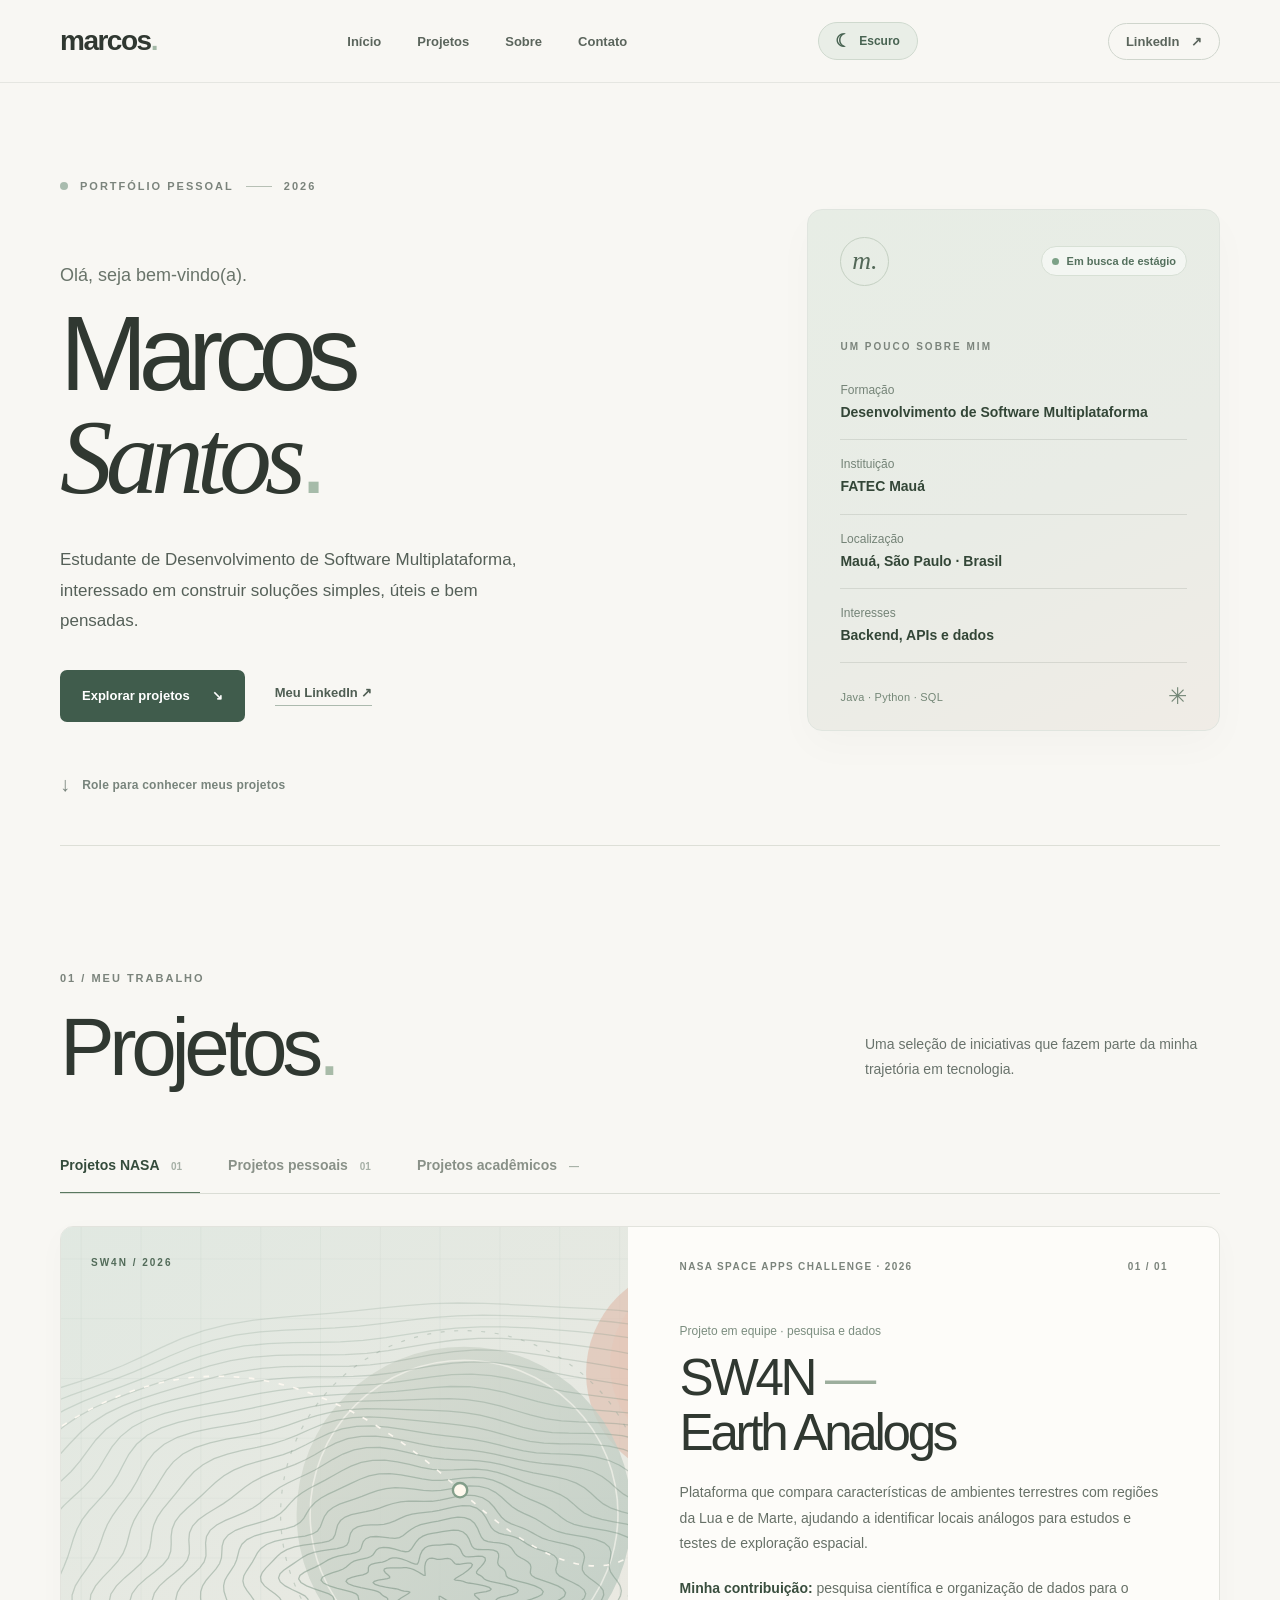
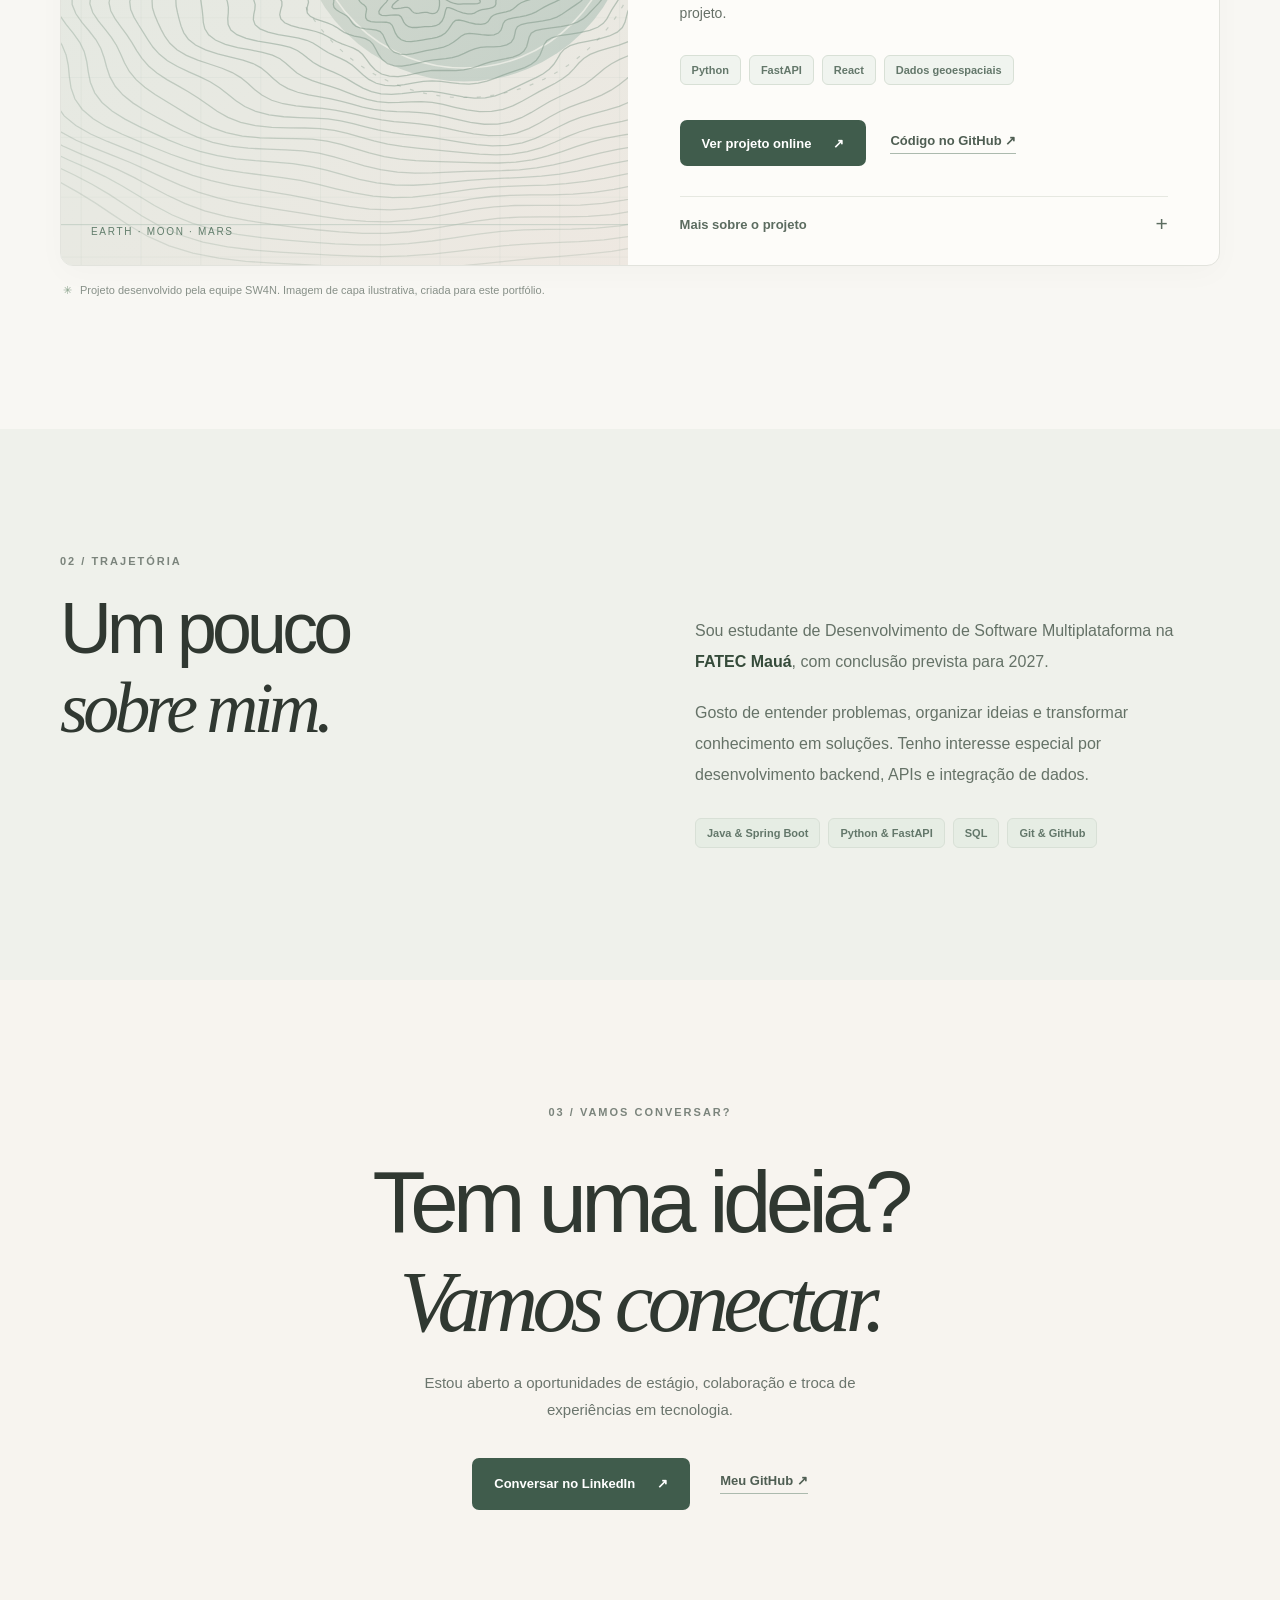
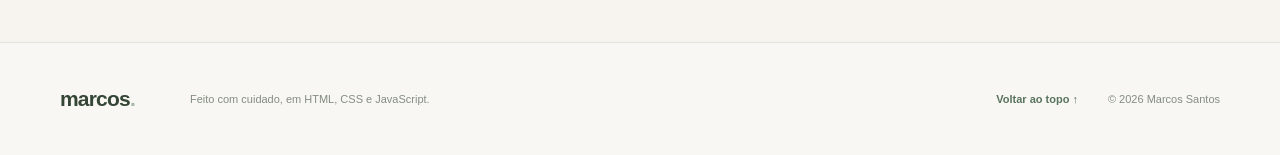
==== index.html @ 58b36d83 "Add files via upload" ====
<!doctype html>
<html lang="pt-BR">
<head>
  <meta charset="UTF-8">
  <meta name="viewport" content="width=device-width, initial-scale=1">
  <meta name="theme-color" content="#f8f7f3">
  <meta name="description" content="Portfólio de Marcos Santos, estudante de Desenvolvimento de Software Multiplataforma na FATEC Mauá. Conheça meus projetos NASA, pessoais e acadêmicos.">
  <meta property="og:type" content="website">
  <meta property="og:title" content="Marcos Santos — Portfólio">
  <meta property="og:description" content="Desenvolvimento de software, dados e projetos. Conheça o SW4N, o Doe+ e meus projetos de desenvolvimento.">
  <meta property="og:image" content="assets/sw4n-cover.svg">
  <link rel="icon" type="image/svg+xml" href="assets/favicon.svg">
  <script>try { document.documentElement.dataset.theme = localStorage.getItem('portfolio-theme') === 'dark' ? 'dark' : 'light'; } catch { document.documentElement.dataset.theme = 'light'; }</script>
  <link rel="stylesheet" href="styles.css">
  <title>Marcos Santos — Portfólio</title>
</head>
<body>
  <a class="skip-link" href="#conteudo">Pular para o conteúdo</a>

  <header class="site-header">
    <div class="container header-content">
      <a class="wordmark" href="#inicio" aria-label="Marcos Santos, voltar para o início">marcos<span>.</span></a>
      <nav class="main-nav" aria-label="Navegação principal">
        <a href="#inicio">Início</a>
        <a href="#projetos">Projetos</a>
        <a href="#sobre">Sobre</a>
        <a href="#contato">Contato</a>
      </nav>
      <button type="button" class="theme-toggle" id="themeToggle" aria-label="Ativar tema escuro" aria-pressed="false"><span id="themeGlyph" aria-hidden="true">☾</span><span id="themeText">Escuro</span></button>
      <a class="header-social" href="https://www.linkedin.com/in/marcos-santos-121a0a286/" target="_blank" rel="noopener noreferrer" aria-label="Visitar LinkedIn de Marcos Santos (abre em nova aba)">
        LinkedIn <span aria-hidden="true">↗</span>
      </a>
    </div>
  </header>

  <main id="conteudo">
    <section class="hero container" id="inicio" aria-labelledby="hero-title">
      <div class="hero-main">
        <p class="eyebrow"><span class="soft-dot" aria-hidden="true"></span> PORTFÓLIO PESSOAL <span class="eyebrow-line" aria-hidden="true"></span> 2026</p>
        <p class="hello">Olá, seja bem-vindo(a).</p>
        <h1 id="hero-title">Marcos<br><em>Santos</em><span class="hero-period">.</span></h1>
        <p class="hero-description">Estudante de Desenvolvimento de Software Multiplataforma, interessado em construir soluções simples, úteis e bem pensadas.</p>
        <div class="hero-actions">
          <a class="button button-primary" href="#projetos">Explorar projetos <span aria-hidden="true">↘</span></a>
          <a class="text-link" href="https://www.linkedin.com/in/marcos-santos-121a0a286/" target="_blank" rel="noopener noreferrer">Meu LinkedIn <span aria-hidden="true">↗</span></a>
        </div>
      </div>
      <aside class="profile-panel" aria-label="Informações profissionais">
        <div class="profile-top"><span class="profile-icon" aria-hidden="true">m.</span><span class="status"><span class="status-dot" aria-hidden="true"></span> Em busca de estágio</span></div>
        <p class="profile-caption">UM POUCO SOBRE MIM</p>
        <dl class="profile-facts">
          <div><dt>Formação</dt><dd>Desenvolvimento de Software Multiplataforma</dd></div>
          <div><dt>Instituição</dt><dd>FATEC Mauá</dd></div>
          <div><dt>Localização</dt><dd>Mauá, São Paulo · Brasil</dd></div>
          <div><dt>Interesses</dt><dd>Backend, APIs e dados</dd></div>
        </dl>
        <div class="profile-bottom"><span>Java · Python · SQL</span><span aria-hidden="true">✳</span></div>
      </aside>
      <a class="scroll-hint" href="#projetos"><span aria-hidden="true">↓</span> Role para conhecer meus projetos</a>
    </section>

    <div class="soft-divider" aria-hidden="true"></div>

    <section class="projects-section section-pad" id="projetos" aria-labelledby="projects-title">
      <div class="container">
        <div class="section-heading">
          <div>
            <p class="section-index">01 / MEU TRABALHO</p>
            <h2 id="projects-title">Projetos<span class="muted-period">.</span></h2>
          </div>
          <p>Uma seleção de iniciativas que fazem parte da minha trajetória em tecnologia.</p>
        </div>

        <div class="project-tabs" role="tablist" aria-label="Categorias de projetos">
          <button class="project-tab" id="tab-nasa" role="tab" type="button" aria-selected="true" aria-controls="painel-nasa" tabindex="0" data-tab="nasa">Projetos NASA <span class="tab-count">01</span></button>
          <button class="project-tab" id="tab-pessoais" role="tab" type="button" aria-selected="false" aria-controls="painel-pessoais" tabindex="-1" data-tab="pessoais">Projetos pessoais <span class="tab-count">01</span></button>
          <button class="project-tab" id="tab-academicos" role="tab" type="button" aria-selected="false" aria-controls="painel-academicos" tabindex="-1" data-tab="academicos">Projetos acadêmicos <span class="tab-count">—</span></button>
        </div>

        <div id="painel-nasa" class="tab-panel" role="tabpanel" aria-labelledby="tab-nasa" tabindex="0">
          <article class="project-feature">
            <div class="project-art">
              <img src="assets/sw4n-cover.svg" alt="Ilustração conceitual do SW4N com relevo terrestre e referências à Lua e a Marte" loading="lazy" width="1200" height="800">
            </div>
            <div class="project-copy">
              <div class="project-meta"><span class="meta-label">NASA SPACE APPS CHALLENGE · 2026</span><span class="meta-number">01 / 01</span></div>
              <p class="project-kicker">Projeto em equipe · pesquisa e dados</p>
              <h3>SW4N <span class="project-dash">—</span><br>Earth Analogs</h3>
              <p class="project-description">Plataforma que compara características de ambientes terrestres com regiões da Lua e de Marte, ajudando a identificar locais análogos para estudos e testes de exploração espacial.</p>
              <p class="project-role"><strong>Minha contribuição:</strong> pesquisa científica e organização de dados para o projeto.</p>
              <div class="tech-list" aria-label="Tecnologias usadas no projeto">
                <span>Python</span><span>FastAPI</span><span>React</span><span>Dados geoespaciais</span>
              </div>
              <div class="project-links">
                <a class="button button-primary" href="https://sw4n.onrender.com" target="_blank" rel="noopener noreferrer">Ver projeto online <span aria-hidden="true">↗</span></a>
                <a class="text-link" href="https://github.com/Nasa-challenge-20026/Sw4nProject" target="_blank" rel="noopener noreferrer">Código no GitHub <span aria-hidden="true">↗</span></a>
              </div>
              <details class="project-details">
                <summary>Mais sobre o projeto <span aria-hidden="true">+</span></summary>
                <p>O SW4N reúne seis localidades terrestres e três regiões-alvo na Lua e em Marte. A plataforma apresenta rankings explicáveis por perfis de missão, visualização em mapa e relevo 3D. Os resultados são exploratórios e não substituem validação científica independente.</p>
              </details>
            </div>
          </article>
          <div class="small-note"><span aria-hidden="true">✳</span> Projeto desenvolvido pela equipe SW4N. Imagem de capa ilustrativa, criada para este portfólio.</div>
        </div>

        <div id="painel-pessoais" class="tab-panel" role="tabpanel" aria-labelledby="tab-pessoais" tabindex="0" hidden>
          <article class="project-feature project-feature--doe">
            <div class="project-art project-art--doe">
              <img src="assets/doeplus-cover.svg" alt="Arte conceitual do Doe+, em tons de areia e verde, com símbolos de doação e organização comunitária" loading="lazy" width="1200" height="800">
            </div>
            <div class="project-copy">
              <div class="project-meta"><span class="meta-label">PROJETO PESSOAL · JAVA</span><span class="meta-number">01 / 01</span></div>
              <p class="project-kicker">Backend · organização de doações</p>
              <h3>Doe<span class="project-dash">+</span><br><span class="project-subtitle">Gestão de Doações</span></h3>
              <p class="project-description">Sistema demonstrativo de organização de doações, desenvolvido em Java com Spring Boot. Permite cadastrar, editar e acompanhar doações de dinheiro e itens, com armazenamento local.</p>
              <p class="project-role"><strong>Foco técnico:</strong> API REST em Java com Spring Boot, Spring Data JPA e banco H2. Interface responsiva com opção de tema claro e escuro.</p>
              <div class="tech-list" aria-label="Tecnologias usadas no projeto"><span>Java 21</span><span>Spring Boot</span><span>JPA</span><span>H2</span></div>
              <div class="project-links">
                <a class="button button-primary" href="projetos/doe-mais.html">Conhecer o Doe+ <span aria-hidden="true">↗</span></a>
                <a class="text-link" href="downloads/doeplus-java.zip" download>Baixar código Java <span aria-hidden="true">↓</span></a>
              </div>
              <details class="project-details">
                <summary>Contexto do desenvolvimento <span aria-hidden="true">+</span></summary>
                <p>Nova versão demonstrativa com API REST para listar, criar, alterar e excluir registros. O código Java está disponível para download. Para utilizar o sistema, execute o backend localmente; o GitHub Pages não executa Java.</p>
              </details>
            </div>
          </article>
          <div class="small-note"><span aria-hidden="true">✳</span> Arte de capa ilustrativa. O aplicativo Java precisa de um servidor próprio para funcionar; o portfólio continua estático.</div>
        </div>

        <div id="painel-academicos" class="tab-panel" role="tabpanel" aria-labelledby="tab-academicos" tabindex="0" hidden>
          <div class="empty-project">
            <span class="empty-number">03 / PORTFÓLIO</span>
            <span class="empty-graphic graphic-academic" aria-hidden="true"><span></span><span></span><span></span></span>
            <h3>Projetos acadêmicos<span class="muted-period">.</span></h3>
            <p>Espaço para trabalhos, atividades e experiências realizadas durante minha formação na FATEC Mauá.</p>
            <span class="empty-status">Em atualização</span>
          </div>
        </div>
      </div>
    </section>

    <section class="about-section section-pad" id="sobre" aria-labelledby="about-title">
      <div class="container about-grid">
        <div><p class="section-index">02 / TRAJETÓRIA</p><h2 id="about-title">Um pouco<br><em>sobre mim.</em></h2></div>
        <div class="about-text"><p>Sou estudante de Desenvolvimento de Software Multiplataforma na <strong>FATEC Mauá</strong>, com conclusão prevista para 2027.</p><p>Gosto de entender problemas, organizar ideias e transformar conhecimento em soluções. Tenho interesse especial por desenvolvimento backend, APIs e integração de dados.</p><div class="skill-row"><span>Java & Spring Boot</span><span>Python & FastAPI</span><span>SQL</span><span>Git & GitHub</span></div></div>
      </div>
    </section>

    <section class="contact-section section-pad" id="contato" aria-labelledby="contact-title">
      <div class="container contact-content">
        <p class="section-index">03 / VAMOS CONVERSAR?</p>
        <h2 id="contact-title">Tem uma ideia?<br><em>Vamos conectar.</em></h2>
        <p>Estou aberto a oportunidades de estágio, colaboração e troca de experiências em tecnologia.</p>
        <div class="contact-actions">
          <a class="button button-primary" href="https://www.linkedin.com/in/marcos-santos-121a0a286/" target="_blank" rel="noopener noreferrer">Conversar no LinkedIn <span aria-hidden="true">↗</span></a>
          <a class="text-link" href="https://github.com/Marcos-idk" target="_blank" rel="noopener noreferrer">Meu GitHub <span aria-hidden="true">↗</span></a>
        </div>
      </div>
    </section>
  </main>

  <footer class="site-footer"><div class="container footer-inner"><span class="footer-brand">marcos<span>.</span></span><span>Feito com cuidado, em HTML, CSS e JavaScript.</span><a href="#inicio">Voltar ao topo ↑</a><span class="copyright">© <span id="ano">2026</span> Marcos Santos</span></div></footer>
  <script src="script.js" defer></script>
  <script src="theme.js" defer></script>
</body>
</html>
---- styles.css ----
:root {
  --paper: #f8f7f3;
  --paper-dark: #f1f1eb;
  --ink: #303831;
  --ink-soft: #556058;
  --muted: #7b847c;
  --line: #dddfd7;
  --sage: #dfe9df;
  --sage-deep: #486354;
  --rose: #eee4df;
  --sand: #f0ece4;
  --sky: #e5eae9;
  --radius: 18px;
  --container: 1160px;
}
*, *::before, *::after { box-sizing: border-box; }
html { scroll-behavior: smooth; scroll-padding-top: 96px; }
body { margin: 0; color: var(--ink); background: var(--paper); font-family: "Segoe UI", "Inter", Arial, sans-serif; font-size: 16px; -webkit-font-smoothing: antialiased; }
a { color: inherit; text-decoration: none; }
button { font: inherit; }
img { display: block; max-width: 100%; }
::selection { background: #d5e4d4; color: #25382a; }
:focus-visible { outline: 3px solid #759281; outline-offset: 4px; }
.container { width: min(calc(100% - 96px), var(--container)); margin-inline: auto; }
.skip-link { position: absolute; z-index: 100; top: -80px; left: 16px; padding: 12px 20px; background: var(--ink); color: white; border-radius: 12px; }
.skip-link:focus { top: 12px; }
.site-header { position: sticky; z-index: 20; top: 0; border-bottom: 1px solid rgba(65,77,66,.10); background: rgba(248,247,243,.91); backdrop-filter: blur(14px); -webkit-backdrop-filter: blur(14px); }
.header-content { height: 82px; display: flex; align-items: center; justify-content: space-between; gap: 24px; }
.wordmark { font-size: 28px; letter-spacing: -1.5px; font-weight: 710; }
.wordmark span, .footer-brand span { color: #a3b8a6; }
.main-nav { display: flex; align-items: center; gap: 36px; }
.main-nav a, .header-social { font-size: 13px; font-weight: 600; color: #5b655c; transition: color .2s ease; }
.main-nav a:hover, .header-social:hover { color: #222b24; }
.header-social { border: 1px solid #cfd5cc; padding: 10px 17px; border-radius: 30px; white-space: nowrap; }
.header-social span { margin-left: 8px; }
.hero { min-height: 762px; display: grid; grid-template-columns: minmax(0,1.18fr) minmax(300px,.77fr); grid-template-rows: 1fr auto; align-items: center; column-gap: clamp(64px,9vw,130px); padding-top: 74px; padding-bottom: 49px; }
.hero-main { padding-bottom: 28px; }
.eyebrow, .section-index, .profile-caption, .meta-label, .meta-number, .empty-number { font-size: 11px; letter-spacing: 2px; font-weight: 700; color: var(--muted); }
.eyebrow { display: flex; align-items: center; gap: 12px; margin: 0 0 73px; white-space: nowrap; }
.soft-dot { width: 8px; height: 8px; border-radius: 50%; background: #a9bcae; }
.eyebrow-line { display: block; width: 26px; height: 1px; background: #b7c0b5; }
.hello { margin: 0 0 17px; color: #69746a; font-size: 18px; }
h1,h2,h3,p { overflow-wrap: break-word; }
h1 { font-size: clamp(76px, 8.2vw, 128px); line-height: .98; letter-spacing: -.083em; font-weight: 540; margin: 0 0 35px; }
h1 em, .about-section h2 em, .contact-section h2 em { font-family: Georgia, 'Times New Roman', serif; font-weight: 400; letter-spacing: -.065em; }
.hero-period { color: #a6bba9; }
.hero-description { max-width: 475px; margin: 0; color: var(--ink-soft); font-size: 17px; line-height: 1.8; }
.hero-actions, .project-links, .contact-actions { display: flex; flex-wrap: wrap; align-items: center; gap: 30px; margin-top: 33px; }
.button { display: inline-flex; align-items: center; justify-content: center; gap: 22px; min-height: 52px; padding: 13px 22px; border-radius: 7px; font-size: 13px; font-weight: 650; transition: background .2s ease, transform .2s ease; }
.button:hover { transform: translateY(-2px); }
.button-primary { background: #405c4c; color: #fff; }
.button-primary:hover { background: #304738; }
.text-link { color: #4f5e53; font-size: 13px; font-weight: 650; border-bottom: 1px solid #acbaae; padding-bottom: 5px; transition: color .2s ease; }
.text-link:hover { color: #1f3626; }
.profile-panel { align-self: center; padding: 27px 32px 0; margin-top: 10px; border-radius: 15px; background: linear-gradient(155deg, #e7ede5, #e9ece6 56%, #f0ece6); box-shadow: 0 15px 40px rgba(41,55,43,.025); border: 1px solid #e0e5df; }
.profile-top { display: flex; align-items: center; justify-content: space-between; gap: 12px; margin-bottom: 55px; }
.profile-icon { font-family: Georgia,serif; font-style: italic; display: grid; place-items: center; width: 49px; height: 49px; border: 1px solid #c4d0c2; border-radius: 50%; font-size: 26px; color: #536858; }
.status { display: inline-flex; align-items: center; gap: 8px; background: rgba(255,255,255,.48); border: 1px solid #d7e0d5; padding: 8px 10px; border-radius: 40px; font-size: 11px; font-weight: 600; color: #54705d; white-space: nowrap; }
.status-dot { width: 7px; height: 7px; border-radius: 50%; background: #7ca187; }
.profile-caption { margin: 0 0 14px; font-size: 10px; }
.profile-facts { margin: 0; }
.profile-facts div { padding: 17px 0; border-bottom: 1px solid rgba(92,109,94,.16); }
.profile-facts dt { color: #748377; font-size: 12px; margin-bottom: 5px; }
.profile-facts dd { margin: 0; font-size: 14px; line-height: 1.45; color: #334637; font-weight: 600; }
.profile-bottom { margin: 0 -32px; padding: 20px 32px; color: #748777; display: flex; justify-content: space-between; align-items: center; font-size: 11px; letter-spacing: .25px; }
.profile-bottom span:last-child { font-size: 23px; font-weight: 400; }
.scroll-hint { grid-column: 1 / -1; align-self: end; font-size: 12px; font-weight: 550; letter-spacing: .2px; color: #78847c; display: inline-flex; width: max-content; align-items: center; gap: 12px; }
.scroll-hint span { font-size: 20px; }
.soft-divider { height: 1px; width: min(calc(100% - 96px), var(--container)); margin: auto; background: var(--line); }
.section-pad { padding-block: 126px 132px; }
.projects-section { background: #f8f7f3; }
.section-heading { display: flex; align-items: end; justify-content: space-between; gap: 40px; margin-bottom: 53px; }
.section-index { margin: 0 0 22px; }
.section-heading h2 { font-size: clamp(53px, 6.4vw, 90px); font-weight: 500; letter-spacing: -.065em; line-height: 1; margin: 0; }
.muted-period { color: #a8bba8; }
.section-heading>p { color: #69736c; max-width: 355px; line-height: 1.8; font-size: 14px; margin: 0 0 6px; }
.project-tabs { display: flex; align-items: stretch; gap: 10px; border-bottom: 1px solid #daddd5; margin-bottom: 32px; overflow-x: auto; scrollbar-width: thin; }
.project-tab { position: relative; border: none; background: transparent; color: #899188; padding: 16px 18px 20px; font-size: 14px; white-space: nowrap; font-weight: 600; cursor: pointer; transition: color .2s ease; }
.project-tab:first-child { padding-left: 0; }
.project-tab:hover { color: #4d5e51; }
.project-tab[aria-selected="true"] { color: #354c3c; }
.project-tab[aria-selected="true"]::after { position: absolute; content: ''; height: 2px; background: #597860; left: 0; right: 0; bottom: -1px; }
.tab-count { font-size: 10px; margin-left: 8px; color: #a6b0a6; }
.tab-panel[hidden] { display: none !important; }
.tab-panel:focus { outline-offset: -2px; }
.project-feature { border: 1px solid #e2e3dd; border-radius: 13px; overflow: hidden; display: grid; grid-template-columns: 49% 51%; background: #fdfcf9; box-shadow: 0 8px 30px rgba(50,60,53,.025); }
.project-art { min-width: 0; background: #e4eae5; display: flex; position: relative; }
.project-art::before { position: absolute; content: "SW4N / 2026"; z-index: 1; top: 30px; left: 30px; font-size: 10px; font-weight: 700; letter-spacing: 2px; color: #526b59; }
.project-art::after { position: absolute; content: "EARTH · MOON · MARS"; z-index: 1; bottom: 28px; left: 30px; font-size: 10px; letter-spacing: 1.7px; color: #627e6c; }
.project-art img { width: 100%; height: 100%; min-height: 540px; object-fit: cover; }
.project-copy { padding: 34px clamp(28px,4vw,60px) 32px; }
.project-meta { display: flex; align-items: start; justify-content: space-between; gap: 15px; }
.meta-label,.meta-number { font-size: 10px; letter-spacing: 1.35px; }
.project-kicker { font-size: 12px; color: #7b8d7f; margin: 52px 0 13px; }
.project-copy h3 { margin: 0 0 20px; font-weight: 500; font-size: clamp(39px,4vw,58px); line-height: 1.07; letter-spacing: -.065em; }
.project-dash { color: #9cae9d; }
.project-description, .project-role { color: #667067; line-height: 1.8; font-size: 14px; margin: 0 0 20px; }
.project-role strong { color: #394e3e; }
.tech-list { display: flex; flex-wrap: wrap; gap: 8px; margin: 29px 0 0; }
.tech-list span, .skill-row span { border: 1px solid #d8e0d6; background: #f0f4ef; color: #63776a; font-size: 11px; font-weight: 600; padding: 8px 11px; border-radius: 6px; }
.project-links { gap: 24px; margin-top: 35px; }
.project-links .button { min-height: 46px; }
.project-details { border-top: 1px solid #e6e8e1; margin-top: 30px; padding-top: 19px; }
.project-details summary { cursor: pointer; display: flex; align-items: center; justify-content: space-between; list-style: none; font-size: 13px; font-weight: 600; color: #5c6c60; }
.project-details summary::-webkit-details-marker { display: none; }
.project-details summary span { font-size: 21px; line-height: .8; font-weight: 400; }
.project-details[open] summary span { transform: rotate(45deg); }
.project-details p { margin: 15px 0 0; color: #6b776d; font-size: 13px; line-height: 1.8; }
.small-note { margin: 18px 3px 0; color: #879088; font-size: 11px; display: flex; gap: 8px; align-items: baseline; }
.small-note>span { color: #8ba38d; }
.empty-project { min-height: 480px; padding: 34px 45px 55px; border: 1px solid #e0e3dc; border-radius: 13px; background: linear-gradient(125deg,#f0f3ee,#f6f2ed); position: relative; display: flex; align-items: center; justify-content: center; flex-direction: column; text-align: center; }
.empty-number { align-self: flex-start; position: absolute; top: 35px; left: 40px; font-size: 10px; }
.empty-graphic { display: flex; gap: 10px; margin-bottom: 38px; transform: rotate(-12deg); }
.empty-graphic span { display: block; width: 52px; height: 70px; background: #dbe6dc; border: 1px solid #c5d3c7; border-radius: 12px; }
.empty-graphic span:nth-child(2) { background: #eee6dd; transform: translateY(-15px); }
.empty-graphic span:nth-child(3) { background: #e4e9ea; transform: translateY(8px); }
.graphic-academic { transform: rotate(12deg); }
.empty-project h3 { font-size: 32px; font-weight: 500; letter-spacing: -.05em; margin: 0 0 14px; }
.empty-project p { max-width: 400px; font-size: 14px; color: #69736c; line-height: 1.8; margin: 0; }
.empty-status { padding: 9px 15px; border: 1px solid #d1d9cf; border-radius: 100px; font-size: 11px; color: #7c8e7c; margin-top: 28px; }
.about-section { background: #eff1eb; }
.about-grid { display: grid; grid-template-columns: 1fr 1fr; gap: 110px; align-items: start; }
.about-section h2 { font-size: clamp(46px,5.6vw,77px); letter-spacing: -.067em; line-height: 1.1; font-weight: 500; margin: 0; }
.about-text { padding-top: 60px; }
.about-text p { font-size: 16px; color: #657267; line-height: 1.95; margin: 0 0 19px; }
.about-text strong { color: #354b3a; font-weight: 600; }
.skill-row { display: flex; flex-wrap: wrap; gap: 8px; margin-top: 28px; }
.skill-row span { background: #e6ede4; }
.contact-section { background: #f7f4ef; text-align: center; }
.contact-content { display: flex; flex-direction: column; align-items: center; }
.contact-section h2 { margin: 0 0 18px; font-size: clamp(46px,6.8vw,91px); letter-spacing: -.065em; line-height: 1.13; font-weight: 500; }
.contact-section .section-index { margin-bottom: 35px; }
.contact-section p:not(.section-index) { max-width: 470px; color: #6b756d; line-height: 1.8; margin: 0; font-size: 15px; }
.contact-actions { margin-top: 35px; justify-content: center; }
.site-footer { border-top: 1px solid #e2e5dd; background: #f8f7f3; }
.footer-inner { min-height: 112px; display: flex; align-items: center; gap: 30px; color: #848d83; font-size: 11px; }
.footer-brand { color: #354637; font-size: 21px; letter-spacing: -.8px; font-weight: 700; margin-right: 25px; }
.footer-inner a { margin-left: auto; color: #59745e; font-weight: 650; white-space: nowrap; }
.copyright { white-space: nowrap; }
@media(max-width:1050px) { .hero { grid-template-columns: 1.05fr .95fr; column-gap: 42px; min-height: 690px; } .hero h1 { font-size: clamp(75px,9vw,104px); } .profile-panel { padding-inline: 24px; } .profile-bottom { margin-inline: -24px; padding-inline: 24px; } .project-feature { grid-template-columns: 45% 55%; } .project-art img { min-height: 590px; } .about-grid { gap: 50px; } }
@media(max-width:760px) { .container { width: min(calc(100% - 40px),var(--container)); } .header-content { height: 70px; } .main-nav { gap: 16px; } .main-nav a { font-size: 12px; } .header-social { display: none; } .hero { min-height: 0; display: flex; flex-direction: column; align-items: stretch; padding-top: 83px; padding-bottom: 37px; } .hero-main { padding-bottom: 0; } .eyebrow { margin-bottom: 57px; } h1 { font-size: clamp(75px,12vw,108px); } .hero-description { font-size: 16px; } .profile-panel { margin: 65px 0 45px; max-width: 540px; width: 100%; align-self: center; } .profile-top { margin-bottom: 28px; } .scroll-hint { margin-top: 3px; } .soft-divider { width: calc(100% - 40px); } .section-pad { padding-block: 90px; } .section-heading { display: block; margin-bottom: 33px; } .section-heading>p { margin-top: 23px; } .project-feature { grid-template-columns: 1fr; } .project-art img { min-height: 0; aspect-ratio: 1.55; height: auto; } .project-copy { padding: 31px 27px 28px; } .project-kicker { margin-top: 30px; } .project-copy h3 { font-size: clamp(40px,7vw,58px); } .about-grid { grid-template-columns: 1fr; gap: 10px; } .about-text { padding-top: 17px; } .contact-section h2 { font-size: clamp(46px,9vw,75px); } .footer-inner { flex-wrap: wrap; padding-block: 27px; gap: 12px 20px; } .footer-brand { margin-right: 6px; } .footer-inner a { margin-left: auto; } .copyright { width: 100%; } }
@media(max-width:480px) { .wordmark { font-size: 24px; } .main-nav { gap: 11px; } .main-nav a { font-size: 11px; } .main-nav a:first-child { display: none; } h1 { font-size: clamp(68px,17vw,90px); } .hello { font-size: 16px; } .eyebrow { font-size: 10px; letter-spacing: 1.3px; } .hero-actions { gap: 20px; } .project-tabs { gap: 0; overflow-x: visible; } .project-tab { flex: 1; min-width: 0; font-size: 11px; line-height: 1.4; white-space: normal; text-align: left; padding: 12px 8px 15px; } .project-tab:first-child { padding-left: 0; } .tab-count { display: none; } .project-copy { padding: 25px 20px 25px; } .meta-label { font-size: 9px; } .project-links { gap: 18px; } .small-note { font-size: 10px; line-height: 1.6; } .empty-project { padding: 36px 22px; min-height: 420px; } .empty-project h3 { font-size: 27px; } .empty-number { top: 25px; left: 22px; } .footer-inner>span:nth-child(2) { display: none; } }
@media(prefers-reduced-motion:reduce) { html { scroll-behavior: auto; } *, *::before, *::after { transition-duration: 0.01ms !important; animation-duration: 0.01ms !important; } }


/* Doe+: variação discreta do cartão de projetos pessoais. */
.project-feature--doe .project-art { background: #eee7de; }
.project-feature--doe .project-art::before { content: "DOE+ / COMUNIDADE"; color: #816f63; }
.project-feature--doe .project-art::after { content: "TECNOLOGIA · PROPÓSITO"; color: #907d71; }
.project-feature--doe .project-dash { color: #b7a498; }
.project-feature--doe .project-subtitle { font-size: .67em; letter-spacing: -.04em; }
.project-feature--doe .tech-list span { background: #f7f0ea; border-color: #e8ded4; color: #786b61; }
.project-feature--doe .project-links { align-items: center; }

/* Alternância clara e escura do portfólio. */
.theme-toggle { display:inline-flex; align-items:center; justify-content:center; gap:8px; font-size:12px; font-weight:650; background:#e9eee7; color:#486352; border:1px solid #cfd9ce; border-radius:40px; min-width:100px; padding:11px 12px; cursor:pointer; }
.theme-toggle:hover { border-color:#879f8c; }
.theme-toggle span:first-child { font-size:18px; line-height:.6; }
.detail-back-wrap { display:flex; align-items:center; gap:18px; }
:root[data-theme="dark"] { color-scheme:dark; --paper:#1b241f; --paper-dark:#222e26; --ink:#e4ede4; --ink-soft:#b8c7bc; --muted:#a5b5a8; --line:#425248; --sage:#2b4232; --sage-deep:#b8d2be; --rose:#3f3430; --sand:#39352f; --sky:#303f3e; }
:root[data-theme="dark"] body { background:var(--paper);color:var(--ink); }
:root[data-theme="dark"] .site-header { background:rgba(27,36,31,.95); border-color:#425248; }
:root[data-theme="dark"] .main-nav a, :root[data-theme="dark"] .header-social { color:#b8cabc; }
:root[data-theme="dark"] .main-nav a:hover, :root[data-theme="dark"] .header-social:hover {color:#f1f7f1;}
:root[data-theme="dark"] .header-social, :root[data-theme="dark"] .theme-toggle { border-color:#4e6654; background:#304234; color:#d9e5d8; }
:root[data-theme="dark"] .hello, :root[data-theme="dark"] .hero-description, :root[data-theme="dark"] .section-heading>p, :root[data-theme="dark"] .empty-project p, :root[data-theme="dark"] .about-text p, :root[data-theme="dark"] .contact-section p:not(.section-index) { color:#bdcabe; }
:root[data-theme="dark"] .text-link, :root[data-theme="dark"] .footer-inner a { color:#bbd7c2; border-color:#7f9a86; }
:root[data-theme="dark"] .text-link:hover {color:#edf9ed;}
:root[data-theme="dark"] .button-primary {background:#96b59b; color:#15241a;}
:root[data-theme="dark"] .button-primary:hover {background:#bad5bf;}
:root[data-theme="dark"] .profile-panel { background:linear-gradient(160deg,#2b4333,#303c32 55%,#3d3831); border-color:#4a5e4e; }
:root[data-theme="dark"] .profile-icon { border-color:#66856c;color:#c0d4c2; }
:root[data-theme="dark"] .status { background:#34493a; color:#c8e2cd; border-color:#526854; }
:root[data-theme="dark"] .profile-facts dt, :root[data-theme="dark"] .profile-bottom { color:#b5c8b8; }
:root[data-theme="dark"] .profile-facts dd { color:#e4eee5; }
:root[data-theme="dark"] .profile-facts div { border-color:#526455; }
:root[data-theme="dark"] .scroll-hint {color:#b5c6b7;}
:root[data-theme="dark"] .projects-section, :root[data-theme="dark"] .site-footer {background:#1b241f;}
:root[data-theme="dark"] .project-tabs {border-color:#48564c;}
:root[data-theme="dark"] .project-tab {color:#acbcad;}
:root[data-theme="dark"] .project-tab[aria-selected="true"] {color:#d7ebda;}
:root[data-theme="dark"] .project-tab[aria-selected="true"]::after {background:#a0c6a8;}
:root[data-theme="dark"] .project-feature {background:#27352b; border-color:#435547; box-shadow:none;}
:root[data-theme="dark"] .project-art {background:#304337;}
:root[data-theme="dark"] .project-copy .project-kicker, :root[data-theme="dark"] .project-description, :root[data-theme="dark"] .project-role, :root[data-theme="dark"] .project-details p, :root[data-theme="dark"] .project-details summary {color:#becfc0;}
:root[data-theme="dark"] .project-role strong {color:#edf7ec;}
:root[data-theme="dark"] .tech-list span, :root[data-theme="dark"] .skill-row span, :root[data-theme="dark"] .project-feature--doe .tech-list span {background:#344a39; color:#d6e6d6; border-color:#4c6750;}
:root[data-theme="dark"] .project-details {border-color:#4a604d;}
:root[data-theme="dark"] .empty-project {background:linear-gradient(125deg,#293c2f,#38362e); border-color:#465c4a;}
:root[data-theme="dark"] .empty-graphic span {background:#3b5840;border-color:#67836a;}
:root[data-theme="dark"] .empty-graphic span:nth-child(2) {background:#5b4a3c;}
:root[data-theme="dark"] .empty-graphic span:nth-child(3) {background:#3c5154;}
:root[data-theme="dark"] .empty-status {border-color:#647d66;color:#d1e1d1;}
:root[data-theme="dark"] .about-section {background:#243328;}
:root[data-theme="dark"] .about-text strong {color:#e9f5e8;}
:root[data-theme="dark"] .contact-section {background:#292b26;}
:root[data-theme="dark"] .site-footer {border-color:#485b4a;}
:root[data-theme="dark"] .footer-inner, :root[data-theme="dark"] .footer-brand {color:#c2d0c3;}
:root[data-theme="dark"] .detail-header, :root[data-theme="dark"] .detail-foot {border-color:#425248;}
:root[data-theme="dark"] .detail-back, :root[data-theme="dark"] .detail-foot a {color:#c2d5c5;}
:root[data-theme="dark"] .detail-intro, :root[data-theme="dark"] .detail-content p {color:#bdcabe;}
:root[data-theme="dark"] .detail-tech span {background:#344a39;border-color:#4c6750;color:#d6e6d6;}
:root[data-theme="dark"] .detail-cover {border-color:#445649;}
@media(max-width:760px) { .theme-toggle { min-width:0; padding:8px 10px; } .theme-toggle span:last-child {display:none;} .detail-back-wrap {gap:12px;} }
@media(max-width:480px) { .theme-toggle {padding-inline:9px;} .header-content {gap:10px;} .main-nav {gap:9px;} }
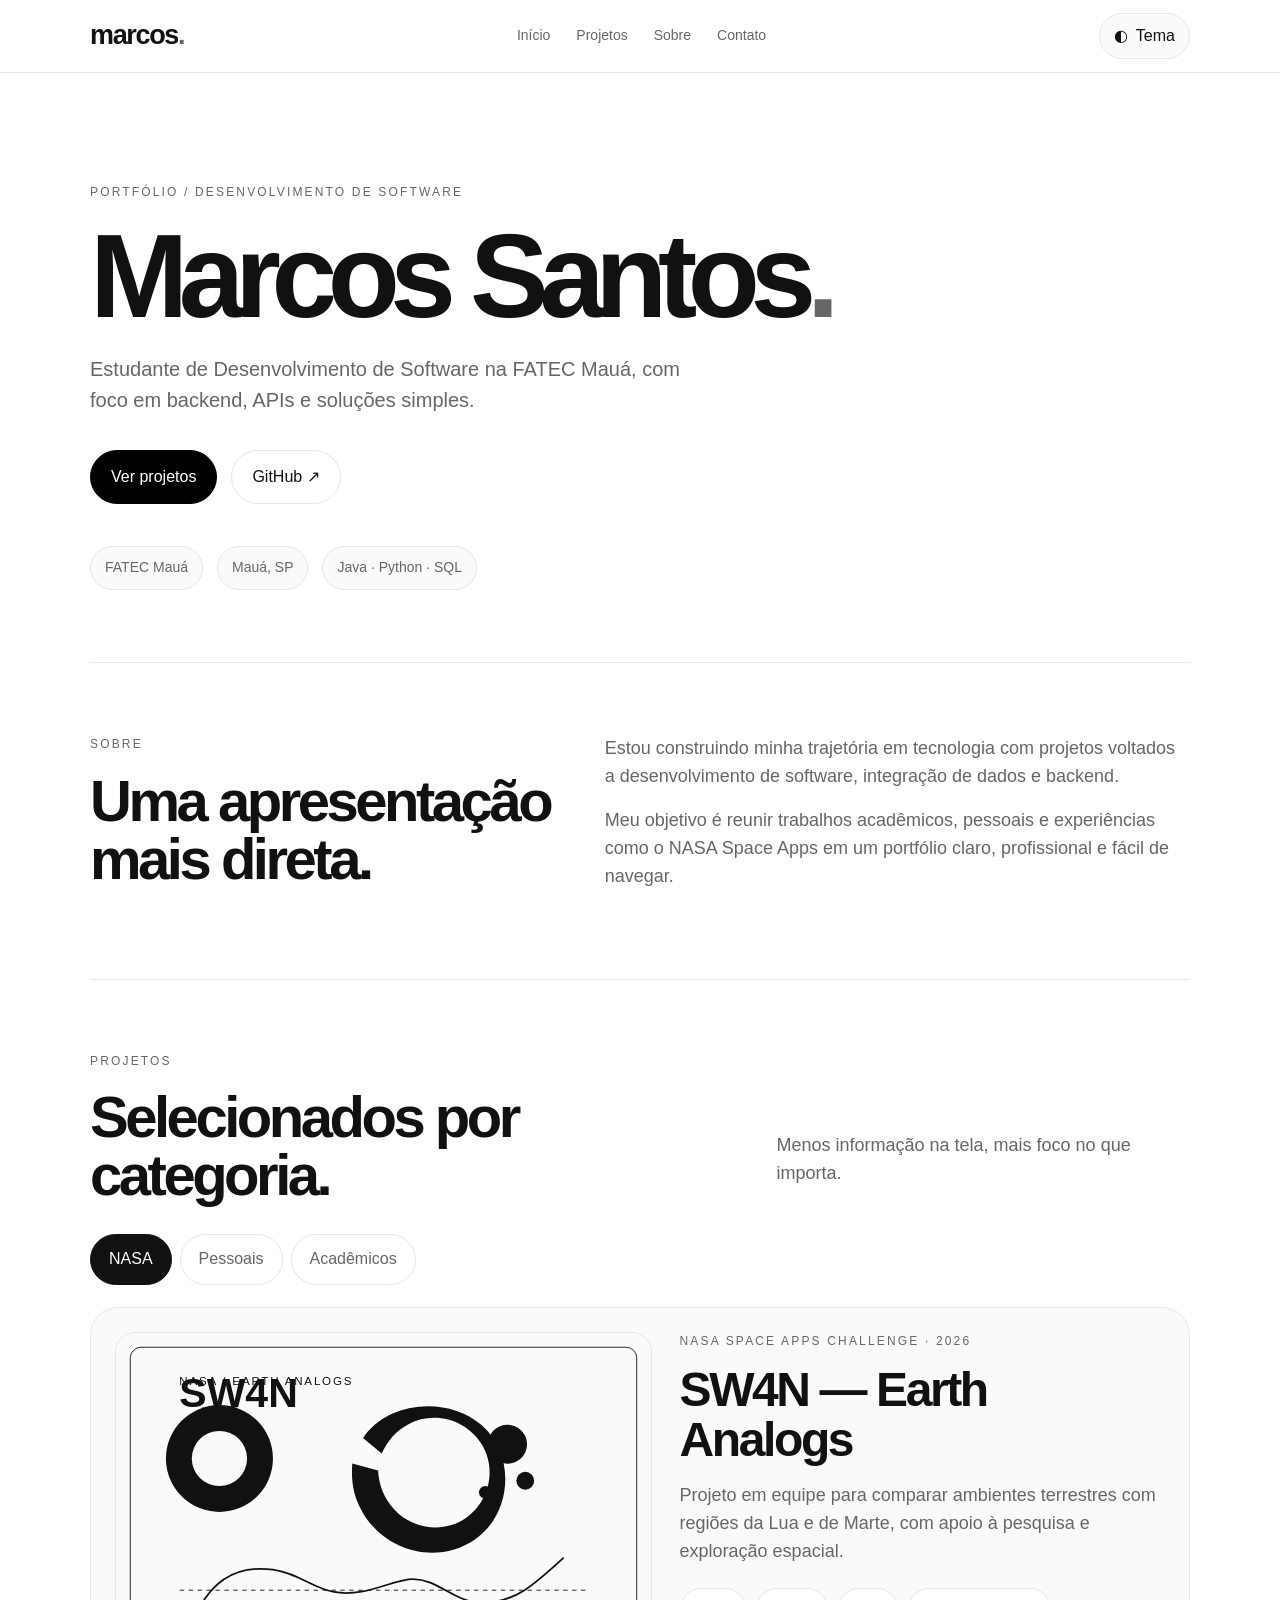
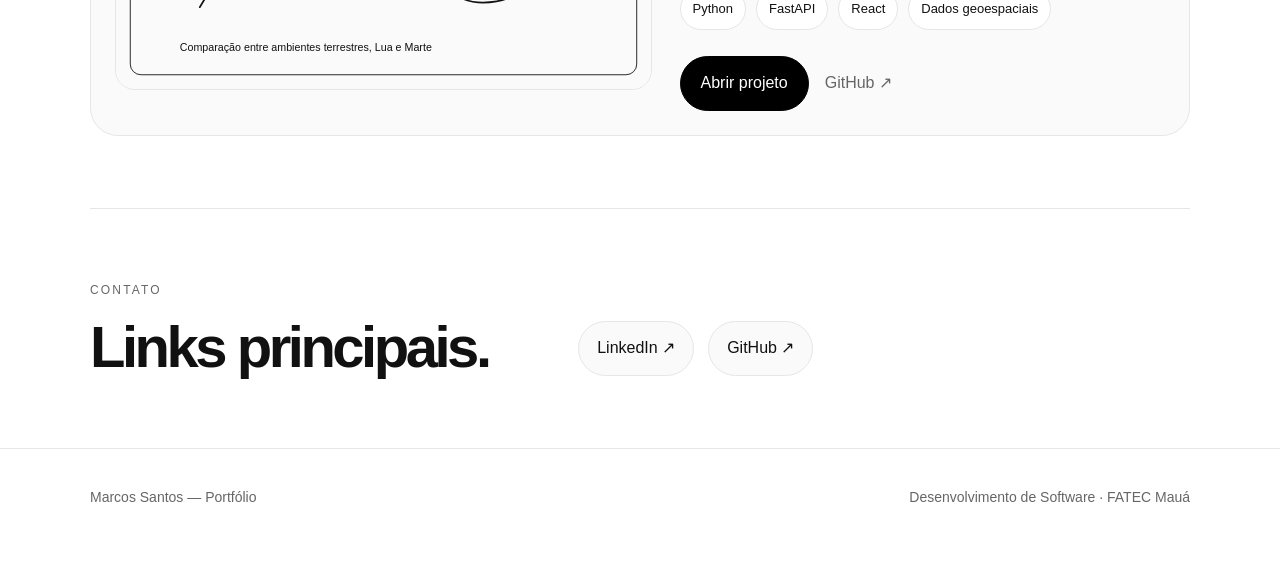
==== commit 65effa0b: "Add files via upload" ====
--- a/index.html
+++ b/index.html
@@ -3,166 +3,135 @@
 <head>
   <meta charset="UTF-8">
   <meta name="viewport" content="width=device-width, initial-scale=1">
-  <meta name="theme-color" content="#f8f7f3">
-  <meta name="description" content="Portfólio de Marcos Santos, estudante de Desenvolvimento de Software Multiplataforma na FATEC Mauá. Conheça meus projetos NASA, pessoais e acadêmicos.">
-  <meta property="og:type" content="website">
-  <meta property="og:title" content="Marcos Santos — Portfólio">
-  <meta property="og:description" content="Desenvolvimento de software, dados e projetos. Conheça o SW4N, o Doe+ e meus projetos de desenvolvimento.">
-  <meta property="og:image" content="assets/sw4n-cover.svg">
+  <meta name="theme-color" content="#ffffff">
+  <meta name="description" content="Portfólio de Marcos Santos com projetos NASA, pessoais e acadêmicos.">
   <link rel="icon" type="image/svg+xml" href="assets/favicon.svg">
-  <script>try { document.documentElement.dataset.theme = localStorage.getItem('portfolio-theme') === 'dark' ? 'dark' : 'light'; } catch { document.documentElement.dataset.theme = 'light'; }</script>
+  <script>try{document.documentElement.dataset.theme=localStorage.getItem('portfolio-theme')||'light';}catch(e){document.documentElement.dataset.theme='light';}</script>
   <link rel="stylesheet" href="styles.css">
   <title>Marcos Santos — Portfólio</title>
 </head>
 <body>
   <a class="skip-link" href="#conteudo">Pular para o conteúdo</a>
-
   <header class="site-header">
-    <div class="container header-content">
-      <a class="wordmark" href="#inicio" aria-label="Marcos Santos, voltar para o início">marcos<span>.</span></a>
-      <nav class="main-nav" aria-label="Navegação principal">
+    <div class="container header-row">
+      <a class="brand" href="#inicio">marcos<span>.</span></a>
+      <nav class="nav" aria-label="Principal">
         <a href="#inicio">Início</a>
         <a href="#projetos">Projetos</a>
         <a href="#sobre">Sobre</a>
         <a href="#contato">Contato</a>
       </nav>
-      <button type="button" class="theme-toggle" id="themeToggle" aria-label="Ativar tema escuro" aria-pressed="false"><span id="themeGlyph" aria-hidden="true">☾</span><span id="themeText">Escuro</span></button>
-      <a class="header-social" href="https://www.linkedin.com/in/marcos-santos-121a0a286/" target="_blank" rel="noopener noreferrer" aria-label="Visitar LinkedIn de Marcos Santos (abre em nova aba)">
-        LinkedIn <span aria-hidden="true">↗</span>
-      </a>
+      <div class="header-actions">
+        <button class="theme-toggle" id="themeToggle" type="button" aria-label="Alternar tema"><span id="themeGlyph">◐</span><span id="themeText">Tema</span></button>
+      </div>
     </div>
   </header>
 
   <main id="conteudo">
-    <section class="hero container" id="inicio" aria-labelledby="hero-title">
-      <div class="hero-main">
-        <p class="eyebrow"><span class="soft-dot" aria-hidden="true"></span> PORTFÓLIO PESSOAL <span class="eyebrow-line" aria-hidden="true"></span> 2026</p>
-        <p class="hello">Olá, seja bem-vindo(a).</p>
-        <h1 id="hero-title">Marcos<br><em>Santos</em><span class="hero-period">.</span></h1>
-        <p class="hero-description">Estudante de Desenvolvimento de Software Multiplataforma, interessado em construir soluções simples, úteis e bem pensadas.</p>
-        <div class="hero-actions">
-          <a class="button button-primary" href="#projetos">Explorar projetos <span aria-hidden="true">↘</span></a>
-          <a class="text-link" href="https://www.linkedin.com/in/marcos-santos-121a0a286/" target="_blank" rel="noopener noreferrer">Meu LinkedIn <span aria-hidden="true">↗</span></a>
-        </div>
+    <section class="hero container" id="inicio">
+      <p class="hero-kicker">PORTFÓLIO / DESENVOLVIMENTO DE SOFTWARE</p>
+      <h1>Marcos Santos<span>.</span></h1>
+      <p class="hero-text">Estudante de Desenvolvimento de Software na FATEC Mauá, com foco em backend, APIs e soluções simples.</p>
+      <div class="hero-actions">
+        <a class="button button-solid" href="#projetos">Ver projetos</a>
+        <a class="button button-ghost" href="https://github.com/marcos-idk" target="_blank" rel="noopener noreferrer">GitHub ↗</a>
       </div>
-      <aside class="profile-panel" aria-label="Informações profissionais">
-        <div class="profile-top"><span class="profile-icon" aria-hidden="true">m.</span><span class="status"><span class="status-dot" aria-hidden="true"></span> Em busca de estágio</span></div>
-        <p class="profile-caption">UM POUCO SOBRE MIM</p>
-        <dl class="profile-facts">
-          <div><dt>Formação</dt><dd>Desenvolvimento de Software Multiplataforma</dd></div>
-          <div><dt>Instituição</dt><dd>FATEC Mauá</dd></div>
-          <div><dt>Localização</dt><dd>Mauá, São Paulo · Brasil</dd></div>
-          <div><dt>Interesses</dt><dd>Backend, APIs e dados</dd></div>
-        </dl>
-        <div class="profile-bottom"><span>Java · Python · SQL</span><span aria-hidden="true">✳</span></div>
-      </aside>
-      <a class="scroll-hint" href="#projetos"><span aria-hidden="true">↓</span> Role para conhecer meus projetos</a>
-    </section>
-
-    <div class="soft-divider" aria-hidden="true"></div>
-
-    <section class="projects-section section-pad" id="projetos" aria-labelledby="projects-title">
-      <div class="container">
-        <div class="section-heading">
-          <div>
-            <p class="section-index">01 / MEU TRABALHO</p>
-            <h2 id="projects-title">Projetos<span class="muted-period">.</span></h2>
-          </div>
-          <p>Uma seleção de iniciativas que fazem parte da minha trajetória em tecnologia.</p>
-        </div>
-
-        <div class="project-tabs" role="tablist" aria-label="Categorias de projetos">
-          <button class="project-tab" id="tab-nasa" role="tab" type="button" aria-selected="true" aria-controls="painel-nasa" tabindex="0" data-tab="nasa">Projetos NASA <span class="tab-count">01</span></button>
-          <button class="project-tab" id="tab-pessoais" role="tab" type="button" aria-selected="false" aria-controls="painel-pessoais" tabindex="-1" data-tab="pessoais">Projetos pessoais <span class="tab-count">01</span></button>
-          <button class="project-tab" id="tab-academicos" role="tab" type="button" aria-selected="false" aria-controls="painel-academicos" tabindex="-1" data-tab="academicos">Projetos acadêmicos <span class="tab-count">—</span></button>
-        </div>
-
-        <div id="painel-nasa" class="tab-panel" role="tabpanel" aria-labelledby="tab-nasa" tabindex="0">
-          <article class="project-feature">
-            <div class="project-art">
-              <img src="assets/sw4n-cover.svg" alt="Ilustração conceitual do SW4N com relevo terrestre e referências à Lua e a Marte" loading="lazy" width="1200" height="800">
-            </div>
-            <div class="project-copy">
-              <div class="project-meta"><span class="meta-label">NASA SPACE APPS CHALLENGE · 2026</span><span class="meta-number">01 / 01</span></div>
-              <p class="project-kicker">Projeto em equipe · pesquisa e dados</p>
-              <h3>SW4N <span class="project-dash">—</span><br>Earth Analogs</h3>
-              <p class="project-description">Plataforma que compara características de ambientes terrestres com regiões da Lua e de Marte, ajudando a identificar locais análogos para estudos e testes de exploração espacial.</p>
-              <p class="project-role"><strong>Minha contribuição:</strong> pesquisa científica e organização de dados para o projeto.</p>
-              <div class="tech-list" aria-label="Tecnologias usadas no projeto">
-                <span>Python</span><span>FastAPI</span><span>React</span><span>Dados geoespaciais</span>
-              </div>
-              <div class="project-links">
-                <a class="button button-primary" href="https://sw4n.onrender.com" target="_blank" rel="noopener noreferrer">Ver projeto online <span aria-hidden="true">↗</span></a>
-                <a class="text-link" href="https://github.com/Nasa-challenge-20026/Sw4nProject" target="_blank" rel="noopener noreferrer">Código no GitHub <span aria-hidden="true">↗</span></a>
-              </div>
-              <details class="project-details">
-                <summary>Mais sobre o projeto <span aria-hidden="true">+</span></summary>
-                <p>O SW4N reúne seis localidades terrestres e três regiões-alvo na Lua e em Marte. A plataforma apresenta rankings explicáveis por perfis de missão, visualização em mapa e relevo 3D. Os resultados são exploratórios e não substituem validação científica independente.</p>
-              </details>
-            </div>
-          </article>
-          <div class="small-note"><span aria-hidden="true">✳</span> Projeto desenvolvido pela equipe SW4N. Imagem de capa ilustrativa, criada para este portfólio.</div>
-        </div>
-
-        <div id="painel-pessoais" class="tab-panel" role="tabpanel" aria-labelledby="tab-pessoais" tabindex="0" hidden>
-          <article class="project-feature project-feature--doe">
-            <div class="project-art project-art--doe">
-              <img src="assets/doeplus-cover.svg" alt="Arte conceitual do Doe+, em tons de areia e verde, com símbolos de doação e organização comunitária" loading="lazy" width="1200" height="800">
-            </div>
-            <div class="project-copy">
-              <div class="project-meta"><span class="meta-label">PROJETO PESSOAL · JAVA</span><span class="meta-number">01 / 01</span></div>
-              <p class="project-kicker">Backend · organização de doações</p>
-              <h3>Doe<span class="project-dash">+</span><br><span class="project-subtitle">Gestão de Doações</span></h3>
-              <p class="project-description">Sistema demonstrativo de organização de doações, desenvolvido em Java com Spring Boot. Permite cadastrar, editar e acompanhar doações de dinheiro e itens, com armazenamento local.</p>
-              <p class="project-role"><strong>Foco técnico:</strong> API REST em Java com Spring Boot, Spring Data JPA e banco H2. Interface responsiva com opção de tema claro e escuro.</p>
-              <div class="tech-list" aria-label="Tecnologias usadas no projeto"><span>Java 21</span><span>Spring Boot</span><span>JPA</span><span>H2</span></div>
-              <div class="project-links">
-                <a class="button button-primary" href="projetos/doe-mais.html">Conhecer o Doe+ <span aria-hidden="true">↗</span></a>
-                <a class="text-link" href="downloads/doeplus-java.zip" download>Baixar código Java <span aria-hidden="true">↓</span></a>
-              </div>
-              <details class="project-details">
-                <summary>Contexto do desenvolvimento <span aria-hidden="true">+</span></summary>
-                <p>Nova versão demonstrativa com API REST para listar, criar, alterar e excluir registros. O código Java está disponível para download. Para utilizar o sistema, execute o backend localmente; o GitHub Pages não executa Java.</p>
-              </details>
-            </div>
-          </article>
-          <div class="small-note"><span aria-hidden="true">✳</span> Arte de capa ilustrativa. O aplicativo Java precisa de um servidor próprio para funcionar; o portfólio continua estático.</div>
-        </div>
-
-        <div id="painel-academicos" class="tab-panel" role="tabpanel" aria-labelledby="tab-academicos" tabindex="0" hidden>
-          <div class="empty-project">
-            <span class="empty-number">03 / PORTFÓLIO</span>
-            <span class="empty-graphic graphic-academic" aria-hidden="true"><span></span><span></span><span></span></span>
-            <h3>Projetos acadêmicos<span class="muted-period">.</span></h3>
-            <p>Espaço para trabalhos, atividades e experiências realizadas durante minha formação na FATEC Mauá.</p>
-            <span class="empty-status">Em atualização</span>
-          </div>
-        </div>
+      <div class="hero-meta">
+        <span>FATEC Mauá</span>
+        <span>Mauá, SP</span>
+        <span>Java · Python · SQL</span>
       </div>
     </section>
 
-    <section class="about-section section-pad" id="sobre" aria-labelledby="about-title">
-      <div class="container about-grid">
-        <div><p class="section-index">02 / TRAJETÓRIA</p><h2 id="about-title">Um pouco<br><em>sobre mim.</em></h2></div>
-        <div class="about-text"><p>Sou estudante de Desenvolvimento de Software Multiplataforma na <strong>FATEC Mauá</strong>, com conclusão prevista para 2027.</p><p>Gosto de entender problemas, organizar ideias e transformar conhecimento em soluções. Tenho interesse especial por desenvolvimento backend, APIs e integração de dados.</p><div class="skill-row"><span>Java & Spring Boot</span><span>Python & FastAPI</span><span>SQL</span><span>Git & GitHub</span></div></div>
+    <section class="section container compact-grid" id="sobre">
+      <div>
+        <p class="section-kicker">SOBRE</p>
+        <h2>Uma apresentação mais direta.</h2>
+      </div>
+      <div class="about-copy">
+        <p>Estou construindo minha trajetória em tecnologia com projetos voltados a desenvolvimento de software, integração de dados e backend.</p>
+        <p>Meu objetivo é reunir trabalhos acadêmicos, pessoais e experiências como o NASA Space Apps em um portfólio claro, profissional e fácil de navegar.</p>
       </div>
     </section>
 
-    <section class="contact-section section-pad" id="contato" aria-labelledby="contact-title">
-      <div class="container contact-content">
-        <p class="section-index">03 / VAMOS CONVERSAR?</p>
-        <h2 id="contact-title">Tem uma ideia?<br><em>Vamos conectar.</em></h2>
-        <p>Estou aberto a oportunidades de estágio, colaboração e troca de experiências em tecnologia.</p>
-        <div class="contact-actions">
-          <a class="button button-primary" href="https://www.linkedin.com/in/marcos-santos-121a0a286/" target="_blank" rel="noopener noreferrer">Conversar no LinkedIn <span aria-hidden="true">↗</span></a>
-          <a class="text-link" href="https://github.com/Marcos-idk" target="_blank" rel="noopener noreferrer">Meu GitHub <span aria-hidden="true">↗</span></a>
+    <section class="section container" id="projetos">
+      <div class="section-head">
+        <div>
+          <p class="section-kicker">PROJETOS</p>
+          <h2>Selecionados por categoria.</h2>
         </div>
+        <p class="section-note">Menos informação na tela, mais foco no que importa.</p>
+      </div>
+
+      <div class="tabs" role="tablist" aria-label="Categorias de projeto">
+        <button class="tab is-active" type="button" role="tab" aria-selected="true" aria-controls="panel-nasa" id="tab-nasa" data-tab="nasa">NASA</button>
+        <button class="tab" type="button" role="tab" aria-selected="false" aria-controls="panel-pessoais" id="tab-pessoais" data-tab="pessoais">Pessoais</button>
+        <button class="tab" type="button" role="tab" aria-selected="false" aria-controls="panel-academicos" id="tab-academicos" data-tab="academicos">Acadêmicos</button>
+      </div>
+
+      <div class="tab-panels">
+        <section class="panel" id="panel-nasa" role="tabpanel" aria-labelledby="tab-nasa">
+          <article class="project-card project-card--feature">
+            <div class="project-visual"><img src="assets/sw4n-cover.svg" alt="Capa monocromática do projeto SW4N"></div>
+            <div class="project-body">
+              <p class="project-label">NASA SPACE APPS CHALLENGE · 2026</p>
+              <h3>SW4N — Earth Analogs</h3>
+              <p class="project-summary">Projeto em equipe para comparar ambientes terrestres com regiões da Lua e de Marte, com apoio à pesquisa e exploração espacial.</p>
+              <div class="project-tags"><span>Python</span><span>FastAPI</span><span>React</span><span>Dados geoespaciais</span></div>
+              <div class="project-actions">
+                <a class="button button-solid" href="https://sw4n.onrender.com" target="_blank" rel="noopener noreferrer">Abrir projeto</a>
+                <a class="button button-link" href="https://github.com/Nasa-challenge-20026/Sw4nProject" target="_blank" rel="noopener noreferrer">GitHub ↗</a>
+              </div>
+            </div>
+          </article>
+        </section>
+
+        <section class="panel" id="panel-pessoais" role="tabpanel" aria-labelledby="tab-pessoais" hidden>
+          <article class="project-card project-card--feature project-card--doe">
+            <div class="project-visual"><img src="assets/doeplus-cover.svg" alt="Capa monocromática do software Doe+"></div>
+            <div class="project-body">
+              <p class="project-label">PROJETO PESSOAL · JAVA</p>
+              <h3>Doe+ — Gestão de Doações</h3>
+              <p class="project-summary">Sistema demonstrativo para cadastrar, acompanhar e organizar doações. O Doe+ tem uma identidade visual própria, separada do restante do portfólio.</p>
+              <div class="project-tags"><span>Java 21</span><span>Spring Boot</span><span>API REST</span><span>H2</span></div>
+              <div class="project-actions">
+                <a class="button button-solid" href="projetos/doe-mais.html">Ver software</a>
+                <a class="button button-link" href="downloads/doeplus-java.zip" download>Baixar código ↓</a>
+              </div>
+            </div>
+          </article>
+        </section>
+
+        <section class="panel" id="panel-academicos" role="tabpanel" aria-labelledby="tab-academicos" hidden>
+          <article class="placeholder-card">
+            <p class="project-label">EM BREVE</p>
+            <h3>Projetos acadêmicos</h3>
+            <p>Essa área foi mantida propositalmente mais limpa para receber seus próximos projetos da FATEC sem deixar a página carregada agora.</p>
+          </article>
+        </section>
+      </div>
+    </section>
+
+    <section class="section container contact-block" id="contato">
+      <div>
+        <p class="section-kicker">CONTATO</p>
+        <h2>Links principais.</h2>
+      </div>
+      <div class="contact-links">
+        <a href="https://www.linkedin.com/in/marcos-santos-121a0a286/" target="_blank" rel="noopener noreferrer">LinkedIn ↗</a>
+        <a href="https://github.com/marcos-idk" target="_blank" rel="noopener noreferrer">GitHub ↗</a>
       </div>
     </section>
   </main>
 
-  <footer class="site-footer"><div class="container footer-inner"><span class="footer-brand">marcos<span>.</span></span><span>Feito com cuidado, em HTML, CSS e JavaScript.</span><a href="#inicio">Voltar ao topo ↑</a><span class="copyright">© <span id="ano">2026</span> Marcos Santos</span></div></footer>
-  <script src="script.js" defer></script>
-  <script src="theme.js" defer></script>
+  <footer class="site-footer">
+    <div class="container footer-row">
+      <p>Marcos Santos — Portfólio</p>
+      <p>Desenvolvimento de Software · FATEC Mauá</p>
+    </div>
+  </footer>
+
+  <script src="script.js"></script>
+  <script src="theme.js"></script>
 </body>
 </html>
--- a/styles.css
+++ b/styles.css
@@ -1,205 +1,3 @@
-:root {
-  --paper: #f8f7f3;
-  --paper-dark: #f1f1eb;
-  --ink: #303831;
-  --ink-soft: #556058;
-  --muted: #7b847c;
-  --line: #dddfd7;
-  --sage: #dfe9df;
-  --sage-deep: #486354;
-  --rose: #eee4df;
-  --sand: #f0ece4;
-  --sky: #e5eae9;
-  --radius: 18px;
-  --container: 1160px;
-}
-*, *::before, *::after { box-sizing: border-box; }
-html { scroll-behavior: smooth; scroll-padding-top: 96px; }
-body { margin: 0; color: var(--ink); background: var(--paper); font-family: "Segoe UI", "Inter", Arial, sans-serif; font-size: 16px; -webkit-font-smoothing: antialiased; }
-a { color: inherit; text-decoration: none; }
-button { font: inherit; }
-img { display: block; max-width: 100%; }
-::selection { background: #d5e4d4; color: #25382a; }
-:focus-visible { outline: 3px solid #759281; outline-offset: 4px; }
-.container { width: min(calc(100% - 96px), var(--container)); margin-inline: auto; }
-.skip-link { position: absolute; z-index: 100; top: -80px; left: 16px; padding: 12px 20px; background: var(--ink); color: white; border-radius: 12px; }
-.skip-link:focus { top: 12px; }
-.site-header { position: sticky; z-index: 20; top: 0; border-bottom: 1px solid rgba(65,77,66,.10); background: rgba(248,247,243,.91); backdrop-filter: blur(14px); -webkit-backdrop-filter: blur(14px); }
-.header-content { height: 82px; display: flex; align-items: center; justify-content: space-between; gap: 24px; }
-.wordmark { font-size: 28px; letter-spacing: -1.5px; font-weight: 710; }
-.wordmark span, .footer-brand span { color: #a3b8a6; }
-.main-nav { display: flex; align-items: center; gap: 36px; }
-.main-nav a, .header-social { font-size: 13px; font-weight: 600; color: #5b655c; transition: color .2s ease; }
-.main-nav a:hover, .header-social:hover { color: #222b24; }
-.header-social { border: 1px solid #cfd5cc; padding: 10px 17px; border-radius: 30px; white-space: nowrap; }
-.header-social span { margin-left: 8px; }
-.hero { min-height: 762px; display: grid; grid-template-columns: minmax(0,1.18fr) minmax(300px,.77fr); grid-template-rows: 1fr auto; align-items: center; column-gap: clamp(64px,9vw,130px); padding-top: 74px; padding-bottom: 49px; }
-.hero-main { padding-bottom: 28px; }
-.eyebrow, .section-index, .profile-caption, .meta-label, .meta-number, .empty-number { font-size: 11px; letter-spacing: 2px; font-weight: 700; color: var(--muted); }
-.eyebrow { display: flex; align-items: center; gap: 12px; margin: 0 0 73px; white-space: nowrap; }
-.soft-dot { width: 8px; height: 8px; border-radius: 50%; background: #a9bcae; }
-.eyebrow-line { display: block; width: 26px; height: 1px; background: #b7c0b5; }
-.hello { margin: 0 0 17px; color: #69746a; font-size: 18px; }
-h1,h2,h3,p { overflow-wrap: break-word; }
-h1 { font-size: clamp(76px, 8.2vw, 128px); line-height: .98; letter-spacing: -.083em; font-weight: 540; margin: 0 0 35px; }
-h1 em, .about-section h2 em, .contact-section h2 em { font-family: Georgia, 'Times New Roman', serif; font-weight: 400; letter-spacing: -.065em; }
-.hero-period { color: #a6bba9; }
-.hero-description { max-width: 475px; margin: 0; color: var(--ink-soft); font-size: 17px; line-height: 1.8; }
-.hero-actions, .project-links, .contact-actions { display: flex; flex-wrap: wrap; align-items: center; gap: 30px; margin-top: 33px; }
-.button { display: inline-flex; align-items: center; justify-content: center; gap: 22px; min-height: 52px; padding: 13px 22px; border-radius: 7px; font-size: 13px; font-weight: 650; transition: background .2s ease, transform .2s ease; }
-.button:hover { transform: translateY(-2px); }
-.button-primary { background: #405c4c; color: #fff; }
-.button-primary:hover { background: #304738; }
-.text-link { color: #4f5e53; font-size: 13px; font-weight: 650; border-bottom: 1px solid #acbaae; padding-bottom: 5px; transition: color .2s ease; }
-.text-link:hover { color: #1f3626; }
-.profile-panel { align-self: center; padding: 27px 32px 0; margin-top: 10px; border-radius: 15px; background: linear-gradient(155deg, #e7ede5, #e9ece6 56%, #f0ece6); box-shadow: 0 15px 40px rgba(41,55,43,.025); border: 1px solid #e0e5df; }
-.profile-top { display: flex; align-items: center; justify-content: space-between; gap: 12px; margin-bottom: 55px; }
-.profile-icon { font-family: Georgia,serif; font-style: italic; display: grid; place-items: center; width: 49px; height: 49px; border: 1px solid #c4d0c2; border-radius: 50%; font-size: 26px; color: #536858; }
-.status { display: inline-flex; align-items: center; gap: 8px; background: rgba(255,255,255,.48); border: 1px solid #d7e0d5; padding: 8px 10px; border-radius: 40px; font-size: 11px; font-weight: 600; color: #54705d; white-space: nowrap; }
-.status-dot { width: 7px; height: 7px; border-radius: 50%; background: #7ca187; }
-.profile-caption { margin: 0 0 14px; font-size: 10px; }
-.profile-facts { margin: 0; }
-.profile-facts div { padding: 17px 0; border-bottom: 1px solid rgba(92,109,94,.16); }
-.profile-facts dt { color: #748377; font-size: 12px; margin-bottom: 5px; }
-.profile-facts dd { margin: 0; font-size: 14px; line-height: 1.45; color: #334637; font-weight: 600; }
-.profile-bottom { margin: 0 -32px; padding: 20px 32px; color: #748777; display: flex; justify-content: space-between; align-items: center; font-size: 11px; letter-spacing: .25px; }
-.profile-bottom span:last-child { font-size: 23px; font-weight: 400; }
-.scroll-hint { grid-column: 1 / -1; align-self: end; font-size: 12px; font-weight: 550; letter-spacing: .2px; color: #78847c; display: inline-flex; width: max-content; align-items: center; gap: 12px; }
-.scroll-hint span { font-size: 20px; }
-.soft-divider { height: 1px; width: min(calc(100% - 96px), var(--container)); margin: auto; background: var(--line); }
-.section-pad { padding-block: 126px 132px; }
-.projects-section { background: #f8f7f3; }
-.section-heading { display: flex; align-items: end; justify-content: space-between; gap: 40px; margin-bottom: 53px; }
-.section-index { margin: 0 0 22px; }
-.section-heading h2 { font-size: clamp(53px, 6.4vw, 90px); font-weight: 500; letter-spacing: -.065em; line-height: 1; margin: 0; }
-.muted-period { color: #a8bba8; }
-.section-heading>p { color: #69736c; max-width: 355px; line-height: 1.8; font-size: 14px; margin: 0 0 6px; }
-.project-tabs { display: flex; align-items: stretch; gap: 10px; border-bottom: 1px solid #daddd5; margin-bottom: 32px; overflow-x: auto; scrollbar-width: thin; }
-.project-tab { position: relative; border: none; background: transparent; color: #899188; padding: 16px 18px 20px; font-size: 14px; white-space: nowrap; font-weight: 600; cursor: pointer; transition: color .2s ease; }
-.project-tab:first-child { padding-left: 0; }
-.project-tab:hover { color: #4d5e51; }
-.project-tab[aria-selected="true"] { color: #354c3c; }
-.project-tab[aria-selected="true"]::after { position: absolute; content: ''; height: 2px; background: #597860; left: 0; right: 0; bottom: -1px; }
-.tab-count { font-size: 10px; margin-left: 8px; color: #a6b0a6; }
-.tab-panel[hidden] { display: none !important; }
-.tab-panel:focus { outline-offset: -2px; }
-.project-feature { border: 1px solid #e2e3dd; border-radius: 13px; overflow: hidden; display: grid; grid-template-columns: 49% 51%; background: #fdfcf9; box-shadow: 0 8px 30px rgba(50,60,53,.025); }
-.project-art { min-width: 0; background: #e4eae5; display: flex; position: relative; }
-.project-art::before { position: absolute; content: "SW4N / 2026"; z-index: 1; top: 30px; left: 30px; font-size: 10px; font-weight: 700; letter-spacing: 2px; color: #526b59; }
-.project-art::after { position: absolute; content: "EARTH · MOON · MARS"; z-index: 1; bottom: 28px; left: 30px; font-size: 10px; letter-spacing: 1.7px; color: #627e6c; }
-.project-art img { width: 100%; height: 100%; min-height: 540px; object-fit: cover; }
-.project-copy { padding: 34px clamp(28px,4vw,60px) 32px; }
-.project-meta { display: flex; align-items: start; justify-content: space-between; gap: 15px; }
-.meta-label,.meta-number { font-size: 10px; letter-spacing: 1.35px; }
-.project-kicker { font-size: 12px; color: #7b8d7f; margin: 52px 0 13px; }
-.project-copy h3 { margin: 0 0 20px; font-weight: 500; font-size: clamp(39px,4vw,58px); line-height: 1.07; letter-spacing: -.065em; }
-.project-dash { color: #9cae9d; }
-.project-description, .project-role { color: #667067; line-height: 1.8; font-size: 14px; margin: 0 0 20px; }
-.project-role strong { color: #394e3e; }
-.tech-list { display: flex; flex-wrap: wrap; gap: 8px; margin: 29px 0 0; }
-.tech-list span, .skill-row span { border: 1px solid #d8e0d6; background: #f0f4ef; color: #63776a; font-size: 11px; font-weight: 600; padding: 8px 11px; border-radius: 6px; }
-.project-links { gap: 24px; margin-top: 35px; }
-.project-links .button { min-height: 46px; }
-.project-details { border-top: 1px solid #e6e8e1; margin-top: 30px; padding-top: 19px; }
-.project-details summary { cursor: pointer; display: flex; align-items: center; justify-content: space-between; list-style: none; font-size: 13px; font-weight: 600; color: #5c6c60; }
-.project-details summary::-webkit-details-marker { display: none; }
-.project-details summary span { font-size: 21px; line-height: .8; font-weight: 400; }
-.project-details[open] summary span { transform: rotate(45deg); }
-.project-details p { margin: 15px 0 0; color: #6b776d; font-size: 13px; line-height: 1.8; }
-.small-note { margin: 18px 3px 0; color: #879088; font-size: 11px; display: flex; gap: 8px; align-items: baseline; }
-.small-note>span { color: #8ba38d; }
-.empty-project { min-height: 480px; padding: 34px 45px 55px; border: 1px solid #e0e3dc; border-radius: 13px; background: linear-gradient(125deg,#f0f3ee,#f6f2ed); position: relative; display: flex; align-items: center; justify-content: center; flex-direction: column; text-align: center; }
-.empty-number { align-self: flex-start; position: absolute; top: 35px; left: 40px; font-size: 10px; }
-.empty-graphic { display: flex; gap: 10px; margin-bottom: 38px; transform: rotate(-12deg); }
-.empty-graphic span { display: block; width: 52px; height: 70px; background: #dbe6dc; border: 1px solid #c5d3c7; border-radius: 12px; }
-.empty-graphic span:nth-child(2) { background: #eee6dd; transform: translateY(-15px); }
-.empty-graphic span:nth-child(3) { background: #e4e9ea; transform: translateY(8px); }
-.graphic-academic { transform: rotate(12deg); }
-.empty-project h3 { font-size: 32px; font-weight: 500; letter-spacing: -.05em; margin: 0 0 14px; }
-.empty-project p { max-width: 400px; font-size: 14px; color: #69736c; line-height: 1.8; margin: 0; }
-.empty-status { padding: 9px 15px; border: 1px solid #d1d9cf; border-radius: 100px; font-size: 11px; color: #7c8e7c; margin-top: 28px; }
-.about-section { background: #eff1eb; }
-.about-grid { display: grid; grid-template-columns: 1fr 1fr; gap: 110px; align-items: start; }
-.about-section h2 { font-size: clamp(46px,5.6vw,77px); letter-spacing: -.067em; line-height: 1.1; font-weight: 500; margin: 0; }
-.about-text { padding-top: 60px; }
-.about-text p { font-size: 16px; color: #657267; line-height: 1.95; margin: 0 0 19px; }
-.about-text strong { color: #354b3a; font-weight: 600; }
-.skill-row { display: flex; flex-wrap: wrap; gap: 8px; margin-top: 28px; }
-.skill-row span { background: #e6ede4; }
-.contact-section { background: #f7f4ef; text-align: center; }
-.contact-content { display: flex; flex-direction: column; align-items: center; }
-.contact-section h2 { margin: 0 0 18px; font-size: clamp(46px,6.8vw,91px); letter-spacing: -.065em; line-height: 1.13; font-weight: 500; }
-.contact-section .section-index { margin-bottom: 35px; }
-.contact-section p:not(.section-index) { max-width: 470px; color: #6b756d; line-height: 1.8; margin: 0; font-size: 15px; }
-.contact-actions { margin-top: 35px; justify-content: center; }
-.site-footer { border-top: 1px solid #e2e5dd; background: #f8f7f3; }
-.footer-inner { min-height: 112px; display: flex; align-items: center; gap: 30px; color: #848d83; font-size: 11px; }
-.footer-brand { color: #354637; font-size: 21px; letter-spacing: -.8px; font-weight: 700; margin-right: 25px; }
-.footer-inner a { margin-left: auto; color: #59745e; font-weight: 650; white-space: nowrap; }
-.copyright { white-space: nowrap; }
-@media(max-width:1050px) { .hero { grid-template-columns: 1.05fr .95fr; column-gap: 42px; min-height: 690px; } .hero h1 { font-size: clamp(75px,9vw,104px); } .profile-panel { padding-inline: 24px; } .profile-bottom { margin-inline: -24px; padding-inline: 24px; } .project-feature { grid-template-columns: 45% 55%; } .project-art img { min-height: 590px; } .about-grid { gap: 50px; } }
-@media(max-width:760px) { .container { width: min(calc(100% - 40px),var(--container)); } .header-content { height: 70px; } .main-nav { gap: 16px; } .main-nav a { font-size: 12px; } .header-social { display: none; } .hero { min-height: 0; display: flex; flex-direction: column; align-items: stretch; padding-top: 83px; padding-bottom: 37px; } .hero-main { padding-bottom: 0; } .eyebrow { margin-bottom: 57px; } h1 { font-size: clamp(75px,12vw,108px); } .hero-description { font-size: 16px; } .profile-panel { margin: 65px 0 45px; max-width: 540px; width: 100%; align-self: center; } .profile-top { margin-bottom: 28px; } .scroll-hint { margin-top: 3px; } .soft-divider { width: calc(100% - 40px); } .section-pad { padding-block: 90px; } .section-heading { display: block; margin-bottom: 33px; } .section-heading>p { margin-top: 23px; } .project-feature { grid-template-columns: 1fr; } .project-art img { min-height: 0; aspect-ratio: 1.55; height: auto; } .project-copy { padding: 31px 27px 28px; } .project-kicker { margin-top: 30px; } .project-copy h3 { font-size: clamp(40px,7vw,58px); } .about-grid { grid-template-columns: 1fr; gap: 10px; } .about-text { padding-top: 17px; } .contact-section h2 { font-size: clamp(46px,9vw,75px); } .footer-inner { flex-wrap: wrap; padding-block: 27px; gap: 12px 20px; } .footer-brand { margin-right: 6px; } .footer-inner a { margin-left: auto; } .copyright { width: 100%; } }
-@media(max-width:480px) { .wordmark { font-size: 24px; } .main-nav { gap: 11px; } .main-nav a { font-size: 11px; } .main-nav a:first-child { display: none; } h1 { font-size: clamp(68px,17vw,90px); } .hello { font-size: 16px; } .eyebrow { font-size: 10px; letter-spacing: 1.3px; } .hero-actions { gap: 20px; } .project-tabs { gap: 0; overflow-x: visible; } .project-tab { flex: 1; min-width: 0; font-size: 11px; line-height: 1.4; white-space: normal; text-align: left; padding: 12px 8px 15px; } .project-tab:first-child { padding-left: 0; } .tab-count { display: none; } .project-copy { padding: 25px 20px 25px; } .meta-label { font-size: 9px; } .project-links { gap: 18px; } .small-note { font-size: 10px; line-height: 1.6; } .empty-project { padding: 36px 22px; min-height: 420px; } .empty-project h3 { font-size: 27px; } .empty-number { top: 25px; left: 22px; } .footer-inner>span:nth-child(2) { display: none; } }
-@media(prefers-reduced-motion:reduce) { html { scroll-behavior: auto; } *, *::before, *::after { transition-duration: 0.01ms !important; animation-duration: 0.01ms !important; } }
-
-
-/* Doe+: variação discreta do cartão de projetos pessoais. */
-.project-feature--doe .project-art { background: #eee7de; }
-.project-feature--doe .project-art::before { content: "DOE+ / COMUNIDADE"; color: #816f63; }
-.project-feature--doe .project-art::after { content: "TECNOLOGIA · PROPÓSITO"; color: #907d71; }
-.project-feature--doe .project-dash { color: #b7a498; }
-.project-feature--doe .project-subtitle { font-size: .67em; letter-spacing: -.04em; }
-.project-feature--doe .tech-list span { background: #f7f0ea; border-color: #e8ded4; color: #786b61; }
-.project-feature--doe .project-links { align-items: center; }
-
-/* Alternância clara e escura do portfólio. */
-.theme-toggle { display:inline-flex; align-items:center; justify-content:center; gap:8px; font-size:12px; font-weight:650; background:#e9eee7; color:#486352; border:1px solid #cfd9ce; border-radius:40px; min-width:100px; padding:11px 12px; cursor:pointer; }
-.theme-toggle:hover { border-color:#879f8c; }
-.theme-toggle span:first-child { font-size:18px; line-height:.6; }
-.detail-back-wrap { display:flex; align-items:center; gap:18px; }
-:root[data-theme="dark"] { color-scheme:dark; --paper:#1b241f; --paper-dark:#222e26; --ink:#e4ede4; --ink-soft:#b8c7bc; --muted:#a5b5a8; --line:#425248; --sage:#2b4232; --sage-deep:#b8d2be; --rose:#3f3430; --sand:#39352f; --sky:#303f3e; }
-:root[data-theme="dark"] body { background:var(--paper);color:var(--ink); }
-:root[data-theme="dark"] .site-header { background:rgba(27,36,31,.95); border-color:#425248; }
-:root[data-theme="dark"] .main-nav a, :root[data-theme="dark"] .header-social { color:#b8cabc; }
-:root[data-theme="dark"] .main-nav a:hover, :root[data-theme="dark"] .header-social:hover {color:#f1f7f1;}
-:root[data-theme="dark"] .header-social, :root[data-theme="dark"] .theme-toggle { border-color:#4e6654; background:#304234; color:#d9e5d8; }
-:root[data-theme="dark"] .hello, :root[data-theme="dark"] .hero-description, :root[data-theme="dark"] .section-heading>p, :root[data-theme="dark"] .empty-project p, :root[data-theme="dark"] .about-text p, :root[data-theme="dark"] .contact-section p:not(.section-index) { color:#bdcabe; }
-:root[data-theme="dark"] .text-link, :root[data-theme="dark"] .footer-inner a { color:#bbd7c2; border-color:#7f9a86; }
-:root[data-theme="dark"] .text-link:hover {color:#edf9ed;}
-:root[data-theme="dark"] .button-primary {background:#96b59b; color:#15241a;}
-:root[data-theme="dark"] .button-primary:hover {background:#bad5bf;}
-:root[data-theme="dark"] .profile-panel { background:linear-gradient(160deg,#2b4333,#303c32 55%,#3d3831); border-color:#4a5e4e; }
-:root[data-theme="dark"] .profile-icon { border-color:#66856c;color:#c0d4c2; }
-:root[data-theme="dark"] .status { background:#34493a; color:#c8e2cd; border-color:#526854; }
-:root[data-theme="dark"] .profile-facts dt, :root[data-theme="dark"] .profile-bottom { color:#b5c8b8; }
-:root[data-theme="dark"] .profile-facts dd { color:#e4eee5; }
-:root[data-theme="dark"] .profile-facts div { border-color:#526455; }
-:root[data-theme="dark"] .scroll-hint {color:#b5c6b7;}
-:root[data-theme="dark"] .projects-section, :root[data-theme="dark"] .site-footer {background:#1b241f;}
-:root[data-theme="dark"] .project-tabs {border-color:#48564c;}
-:root[data-theme="dark"] .project-tab {color:#acbcad;}
-:root[data-theme="dark"] .project-tab[aria-selected="true"] {color:#d7ebda;}
-:root[data-theme="dark"] .project-tab[aria-selected="true"]::after {background:#a0c6a8;}
-:root[data-theme="dark"] .project-feature {background:#27352b; border-color:#435547; box-shadow:none;}
-:root[data-theme="dark"] .project-art {background:#304337;}
-:root[data-theme="dark"] .project-copy .project-kicker, :root[data-theme="dark"] .project-description, :root[data-theme="dark"] .project-role, :root[data-theme="dark"] .project-details p, :root[data-theme="dark"] .project-details summary {color:#becfc0;}
-:root[data-theme="dark"] .project-role strong {color:#edf7ec;}
-:root[data-theme="dark"] .tech-list span, :root[data-theme="dark"] .skill-row span, :root[data-theme="dark"] .project-feature--doe .tech-list span {background:#344a39; color:#d6e6d6; border-color:#4c6750;}
-:root[data-theme="dark"] .project-details {border-color:#4a604d;}
-:root[data-theme="dark"] .empty-project {background:linear-gradient(125deg,#293c2f,#38362e); border-color:#465c4a;}
-:root[data-theme="dark"] .empty-graphic span {background:#3b5840;border-color:#67836a;}
-:root[data-theme="dark"] .empty-graphic span:nth-child(2) {background:#5b4a3c;}
-:root[data-theme="dark"] .empty-graphic span:nth-child(3) {background:#3c5154;}
-:root[data-theme="dark"] .empty-status {border-color:#647d66;color:#d1e1d1;}
-:root[data-theme="dark"] .about-section {background:#243328;}
-:root[data-theme="dark"] .about-text strong {color:#e9f5e8;}
-:root[data-theme="dark"] .contact-section {background:#292b26;}
-:root[data-theme="dark"] .site-footer {border-color:#485b4a;}
-:root[data-theme="dark"] .footer-inner, :root[data-theme="dark"] .footer-brand {color:#c2d0c3;}
-:root[data-theme="dark"] .detail-header, :root[data-theme="dark"] .detail-foot {border-color:#425248;}
-:root[data-theme="dark"] .detail-back, :root[data-theme="dark"] .detail-foot a {color:#c2d5c5;}
-:root[data-theme="dark"] .detail-intro, :root[data-theme="dark"] .detail-content p {color:#bdcabe;}
-:root[data-theme="dark"] .detail-tech span {background:#344a39;border-color:#4c6750;color:#d6e6d6;}
-:root[data-theme="dark"] .detail-cover {border-color:#445649;}
-@media(max-width:760px) { .theme-toggle { min-width:0; padding:8px 10px; } .theme-toggle span:last-child {display:none;} .detail-back-wrap {gap:12px;} }
-@media(max-width:480px) { .theme-toggle {padding-inline:9px;} .header-content {gap:10px;} .main-nav {gap:9px;} }
+*{box-sizing:border-box}html{scroll-behavior:smooth}body{margin:0;font-family:Inter,Arial,Helvetica,sans-serif;background:var(--bg);color:var(--text);line-height:1.55}img{max-width:100%;display:block}a{text-decoration:none;color:inherit}button{font:inherit} :root{--bg:#ffffff;--surface:#f7f7f7;--surface-2:#fafafa;--text:#111111;--muted:#666666;--line:#e6e6e6;--strong:#000000;--invert:#ffffff} :root[data-theme="dark"]{--bg:#0d0d0d;--surface:#151515;--surface-2:#111111;--text:#f4f4f4;--muted:#b2b2b2;--line:#2b2b2b;--strong:#ffffff;--invert:#111111} .container{width:min(1100px,calc(100% - 40px));margin:0 auto}.skip-link{position:absolute;left:-9999px}.site-header{position:sticky;top:0;z-index:20;background:color-mix(in srgb,var(--bg) 88%, transparent);backdrop-filter:blur(14px);border-bottom:1px solid var(--line)}.header-row{display:flex;align-items:center;justify-content:space-between;gap:16px;min-height:72px}.brand{font-size:27px;font-weight:800;letter-spacing:-.05em}.brand span{color:var(--muted)}.nav{display:flex;gap:26px}.nav a{font-size:14px;color:var(--muted)}.nav a:hover{color:var(--text)}.header-actions{display:flex;align-items:center;gap:10px}.theme-toggle{display:inline-flex;align-items:center;gap:8px;padding:10px 14px;border:1px solid var(--line);background:var(--surface-2);color:var(--text);border-radius:999px;cursor:pointer}.hero{padding:110px 0 72px}.hero-kicker,.section-kicker{margin:0 0 18px;font-size:12px;letter-spacing:.18em;text-transform:uppercase;color:var(--muted)}.hero h1{margin:0;font-size:clamp(58px,12vw,118px);line-height:.95;letter-spacing:-.08em}.hero h1 span{color:var(--muted)}.hero-text{max-width:620px;margin:22px 0 0;font-size:20px;color:var(--muted)}.hero-actions{display:flex;gap:14px;flex-wrap:wrap;margin:34px 0 0}.button{display:inline-flex;align-items:center;justify-content:center;padding:14px 20px;border-radius:999px;border:1px solid var(--line);transition:.2s ease}.button-solid{background:var(--strong);color:var(--invert);border-color:var(--strong)}.button-solid:hover{opacity:.92}.button-ghost{background:transparent;color:var(--text)}.button-link{padding:0;border:none;border-radius:0;color:var(--muted)}.button-link:hover{color:var(--text)}.hero-meta{display:flex;gap:14px;flex-wrap:wrap;margin-top:42px;color:var(--muted);font-size:14px}.hero-meta span{padding:10px 14px;border:1px solid var(--line);border-radius:999px;background:var(--surface-2)}.section{padding:72px 0;border-top:1px solid var(--line)}.compact-grid{display:grid;grid-template-columns:.9fr 1.1fr;gap:36px;align-items:start}.compact-grid h2,.section-head h2,.contact-block h2{margin:0;font-size:clamp(36px,5vw,58px);line-height:1;letter-spacing:-.06em}.about-copy p,.section-note{margin:0 0 16px;color:var(--muted);font-size:18px}.section-head{display:flex;justify-content:space-between;gap:24px;align-items:end;margin-bottom:30px}.tabs{display:flex;gap:8px;flex-wrap:wrap;margin-bottom:22px}.tab{padding:12px 18px;border:1px solid var(--line);background:transparent;color:var(--muted);border-radius:999px;cursor:pointer}.tab.is-active,.tab[aria-selected="true"]{background:var(--text);color:var(--bg);border-color:var(--text)}.tab-panels{min-height:360px}.panel[hidden]{display:none}.project-card{display:grid;grid-template-columns:1.05fr .95fr;gap:28px;padding:24px;border:1px solid var(--line);border-radius:28px;background:var(--surface-2)}.project-card--doe{background:linear-gradient(180deg,var(--surface-2),var(--surface))}.project-visual img{width:100%;border-radius:20px;border:1px solid var(--line)}.project-label{margin:0 0 14px;font-size:12px;letter-spacing:.18em;text-transform:uppercase;color:var(--muted)}.project-body h3{margin:0;font-size:clamp(30px,4vw,48px);line-height:1.04;letter-spacing:-.05em}.project-summary{margin:18px 0 0;color:var(--muted);font-size:18px}.project-tags{display:flex;gap:10px;flex-wrap:wrap;margin-top:22px}.project-tags span{padding:10px 12px;border-radius:999px;border:1px solid var(--line);background:var(--bg);font-size:13px}.project-actions{display:flex;gap:16px;flex-wrap:wrap;align-items:center;margin-top:26px}.placeholder-card{padding:40px;border:1px dashed var(--line);border-radius:28px;background:var(--surface-2)}.placeholder-card h3{font-size:38px;letter-spacing:-.05em;margin:0 0 16px}.placeholder-card p{max-width:630px;color:var(--muted);font-size:18px}.contact-block{display:grid;grid-template-columns:.85fr 1.15fr;gap:36px;align-items:end}.contact-links{display:flex;gap:14px;flex-wrap:wrap}.contact-links a{padding:14px 18px;border-radius:999px;border:1px solid var(--line);background:var(--surface-2)}.site-footer{border-top:1px solid var(--line);padding:24px 0 42px}.footer-row{display:flex;justify-content:space-between;gap:20px;flex-wrap:wrap;color:var(--muted);font-size:14px}
+/* Doe+ software page */
+.software-body{background:#0d0d0d;color:#f4f4f4}.software-body .site-header{background:#0d0d0de3;border-color:#252525}.software-shell{padding:34px 0 72px}.software-grid{display:grid;grid-template-columns:260px 1fr;gap:22px}.software-sidebar,.software-main-card,.software-metric,.software-list-card,.software-highlight{background:#151515;border:1px solid #272727;border-radius:24px}.software-sidebar{padding:24px;display:flex;flex-direction:column;gap:18px}.software-logo{font-size:30px;font-weight:800;letter-spacing:-.05em}.software-logo span{color:#8a8a8a}.software-nav{display:grid;gap:10px}.software-nav span{padding:12px 14px;border-radius:14px;color:#bababa;background:#101010;border:1px solid #232323}.software-nav .is-current{background:#f4f4f4;color:#111}.software-aside-note{margin-top:auto;color:#9f9f9f;font-size:14px}.software-main{display:grid;gap:22px}.software-main-card{padding:28px}.software-main-card h1{margin:0;font-size:56px;line-height:.95;letter-spacing:-.06em}.software-main-card p{margin:18px 0 0;color:#b0b0b0;font-size:18px;max-width:740px}.software-cta{display:flex;gap:12px;flex-wrap:wrap;margin-top:28px}.soft-btn{display:inline-flex;align-items:center;justify-content:center;padding:13px 18px;border-radius:999px;border:1px solid #2b2b2b;background:#f4f4f4;color:#111}.soft-btn.alt{background:transparent;color:#f4f4f4}.software-metrics{display:grid;grid-template-columns:repeat(3,1fr);gap:18px}.software-metric{padding:22px}.software-metric strong{display:block;font-size:34px;letter-spacing:-.04em}.software-metric span{display:block;margin-top:6px;color:#9f9f9f}.software-duo{display:grid;grid-template-columns:1.05fr .95fr;gap:18px}.software-list-card,.software-highlight{padding:24px}.software-list-card h2,.software-highlight h2{margin:0 0 18px;font-size:28px;letter-spacing:-.05em}.software-list{display:grid;gap:12px}.software-list-item{display:flex;justify-content:space-between;gap:12px;padding:16px;border-radius:18px;background:#101010;border:1px solid #232323}.software-list-item small{display:block;color:#8f8f8f;margin-top:4px}.status-chip{padding:6px 10px;border-radius:999px;font-size:12px;border:1px solid #363636;color:#dcdcdc;align-self:start}.status-chip.recebido{background:#f4f4f4;color:#111}.software-highlight p{color:#b4b4b4}.tech-grid{display:flex;gap:10px;flex-wrap:wrap;margin-top:20px}.tech-grid span{padding:10px 12px;background:#101010;border:1px solid #2b2b2b;border-radius:999px;color:#ddd;font-size:13px}.back-link{display:inline-flex;align-items:center;gap:8px;color:#9f9f9f}.back-link:hover{color:#fff}@media(max-width:920px){.nav{display:none}.compact-grid,.contact-block,.project-card,.software-grid,.software-duo{grid-template-columns:1fr}.project-card{padding:18px}.software-metrics{grid-template-columns:1fr}.hero{padding-top:84px}}@media(max-width:640px){.container{width:min(100% - 28px,1100px)}.hero h1{font-size:56px}.hero-text,.about-copy p,.project-summary,.placeholder-card p{font-size:16px}.compact-grid h2,.section-head h2,.contact-block h2{font-size:34px}.button,.contact-links a,.theme-toggle{width:100%}.hero-actions{display:grid}.header-row{min-height:66px}}
